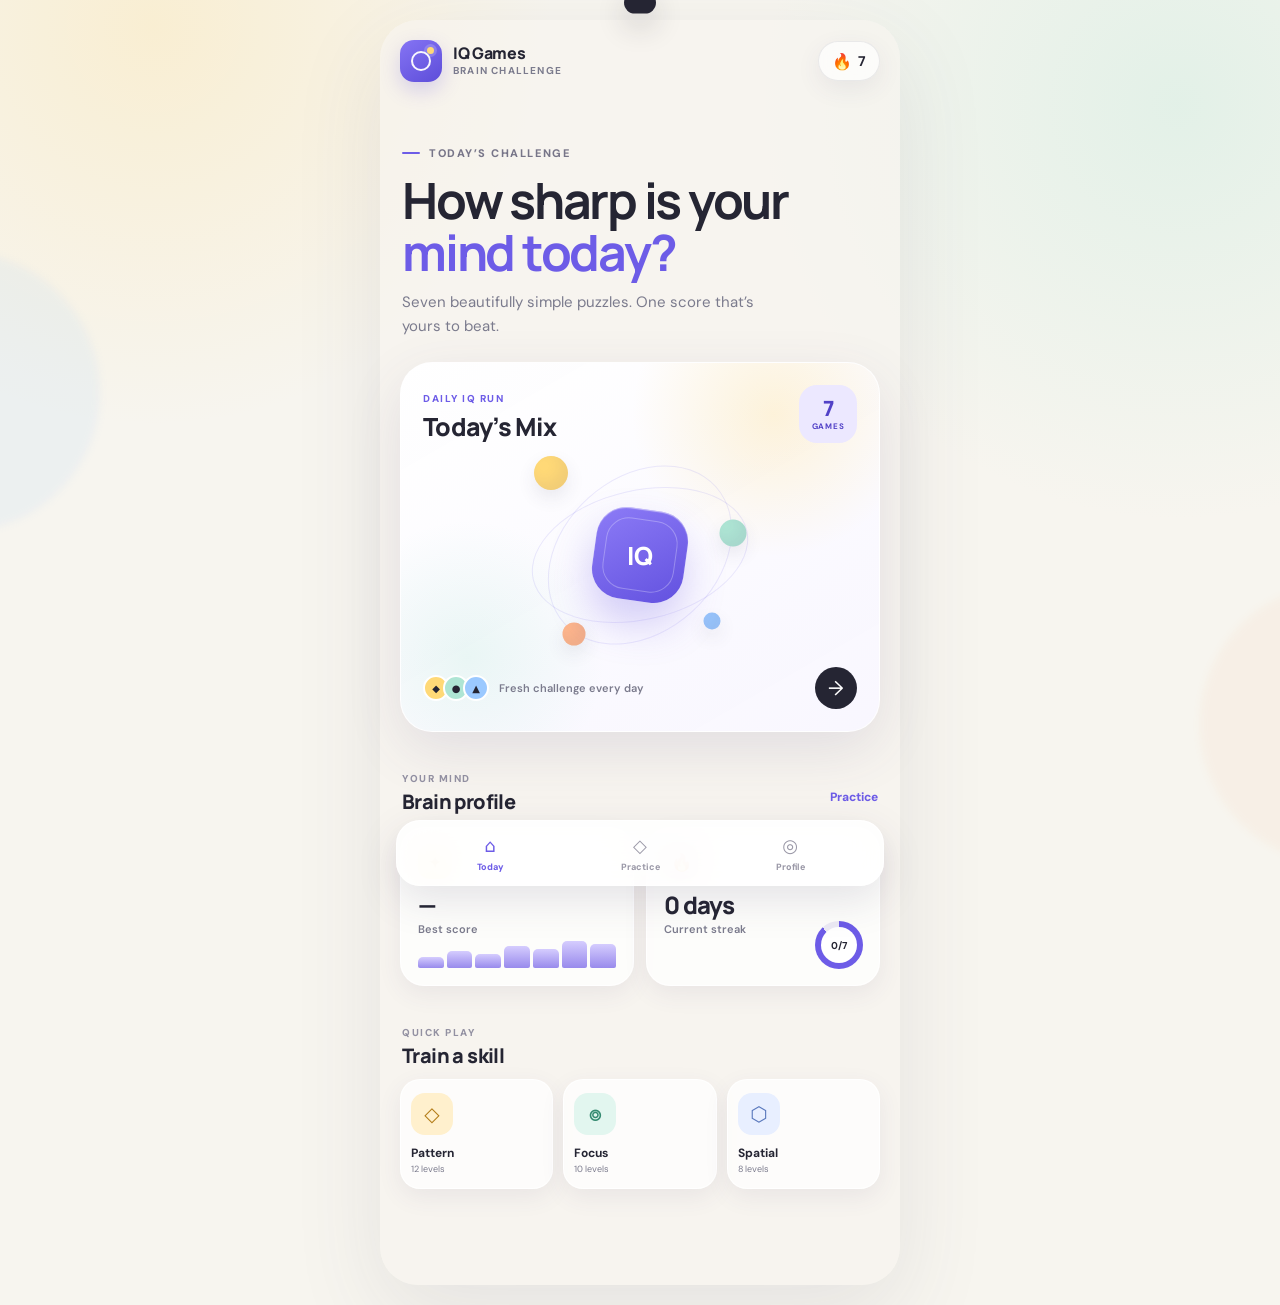
==== index.html @ 34a7b07f "Add personalized result insight card" ====
<!DOCTYPE html>
<html lang="en">
<head>
  <meta charset="UTF-8" />
  <meta name="viewport" content="width=device-width, initial-scale=1.0, viewport-fit=cover" />
  <meta name="theme-color" content="#f7f5ef" />
  <meta name="description" content="IQ Games — beautiful daily logic challenges." />
  <title>IQ Games — Brain Challenge</title>
  <link rel="preconnect" href="https://fonts.googleapis.com">
  <link rel="preconnect" href="https://fonts.gstatic.com" crossorigin>
  <link href="https://fonts.googleapis.com/css2?family=DM+Sans:wght@400;500;600;700&family=Manrope:wght@600;700;800&display=swap" rel="stylesheet">
  <link rel="stylesheet" href="styles.css" />
</head>
<body>
  <div class="ambient ambient-one"></div>
  <div class="ambient ambient-two"></div>

  <main class="app-shell" aria-live="polite">
    <header class="topbar">
      <button class="brand" id="brandButton" aria-label="Go home">
        <span class="brand-mark" aria-hidden="true">
          <span class="brand-ring"></span>
          <span class="brand-dot"></span>
        </span>
        <span class="brand-copy">
          <strong>IQ Games</strong>
          <small>Brain Challenge</small>
        </span>
      </button>

      <button class="streak-pill" aria-label="Current streak">
        <span aria-hidden="true">🔥</span>
        <strong id="headerStreak">7</strong>
      </button>
    </header>

    <section class="screen is-active" id="homeScreen" data-screen="home">
      <div class="hero">
        <div class="eyebrow"><span></span> Today’s challenge</div>
        <h1>How sharp is your<br><em>mind today?</em></h1>
        <p>Seven beautifully simple puzzles. One score that’s yours to beat.</p>
      </div>

      <button class="daily-card" id="startRunButton">
        <div class="daily-card-top">
          <div>
            <span class="card-kicker">DAILY IQ RUN</span>
            <h2 id="dailyTitle">Today’s Mix</h2>
          </div>
          <div class="run-count">7<span>games</span></div>
        </div>

        <div class="orbit-art" aria-hidden="true">
          <div class="orbit orbit-a"></div>
          <div class="orbit orbit-b"></div>
          <div class="orb orb-one"></div>
          <div class="orb orb-two"></div>
          <div class="orb orb-three"></div>
          <div class="orb orb-four"></div>
          <div class="center-gem"><span>IQ</span></div>
        </div>

        <div class="daily-card-bottom">
          <div class="mini-avatars" aria-hidden="true">
            <span>◆</span><span>●</span><span>▲</span>
          </div>
          <span class="community-copy" id="dailyStatusText">Fresh challenge every day</span>
          <span class="arrow-button" aria-hidden="true">→</span>
        </div>
      </button>

      <section class="section-block">
        <div class="section-heading">
          <div>
            <span class="card-kicker muted">YOUR MIND</span>
            <h3>Brain profile</h3>
          </div>
          <button class="text-button" id="practiceButton">Practice</button>
        </div>

        <div class="stats-grid">
          <article class="stat-card score-card">
            <span class="stat-icon">✦</span>
            <strong id="homeBestScore">—</strong>
            <span>Best score</span>
            <div class="spark-bars" aria-hidden="true">
              <i style="height:35%"></i><i style="height:52%"></i><i style="height:43%"></i>
              <i style="height:68%"></i><i style="height:60%"></i><i style="height:84%"></i><i style="height:76%"></i>
            </div>
          </article>
          <article class="stat-card">
            <span class="stat-icon lavender">🔥</span>
            <strong id="homeStreak">0 days</strong>
            <span>Current streak</span>
            <div class="ring-progress" id="streakRing"><b id="streakGoal">0/7</b></div>
          </article>
        </div>
      </section>

      <section class="section-block">
        <div class="section-heading compact">
          <div>
            <span class="card-kicker muted">QUICK PLAY</span>
            <h3>Train a skill</h3>
          </div>
        </div>

        <div class="skill-row">
          <button class="skill-card" data-skill="Pattern">
            <span class="skill-art pattern-art">◇</span>
            <span><strong>Pattern</strong><small>12 levels</small></span>
          </button>
          <button class="skill-card" data-skill="Focus">
            <span class="skill-art focus-art">⌾</span>
            <span><strong>Focus</strong><small>10 levels</small></span>
          </button>
          <button class="skill-card" data-skill="Spatial">
            <span class="skill-art spatial-art">⬡</span>
            <span><strong>Spatial</strong><small>8 levels</small></span>
          </button>
        </div>
      </section>
    </section>

    <section class="screen" id="gameScreen" data-screen="game">
      <div class="game-head">
        <button class="icon-button" id="exitGameButton" aria-label="Exit challenge">×</button>
        <div class="progress-wrap">
          <div class="progress-meta">
            <span id="questionCounter">1 of 7</span>
            <span id="gameCategory">PATTERN</span>
          </div>
          <div class="progress-track"><span id="progressBar"></span></div>
        </div>
        <div class="timer-pill"><span>◷</span><strong id="timerText">20</strong></div>
      </div>

      <div class="challenge-copy">
        <span class="eyebrow centered" id="modePrompt"><span></span> Think carefully</span>
        <h2 id="questionTitle">What comes next?</h2>
        <p id="questionHint">Find the hidden rule in the sequence.</p>
      </div>

      <div class="puzzle-stage" id="puzzleStage">
        <div class="stage-chip" id="stageChip">PATTERN</div>
        <div class="puzzle-board" id="puzzleBoard"></div>
        <div class="memory-curtain" id="memoryCurtain" aria-hidden="true">
          <span>✦</span>
          <strong>Now remember it</strong>
        </div>
      </div>

      <div class="answer-label" id="answerLabel">CHOOSE YOUR ANSWER</div>
      <div class="answers-grid" id="answersGrid"></div>

      <div class="feedback-card" id="feedbackCard" role="status">
        <div class="feedback-icon" id="feedbackIcon">✓</div>
        <div>
          <strong id="feedbackTitle">Exactly right</strong>
          <p id="feedbackText">You spotted the rule.</p>
        </div>
        <button id="nextButton">Next <span>→</span></button>
      </div>
    </section>

    <section class="screen" id="resultScreen" data-screen="result">
      <div class="result-top">
        <span class="eyebrow centered" id="resultEyebrow"><span></span> Daily run complete</span>
        <h2 id="resultTitle">Beautiful thinking.</h2>
        <p id="resultSubtitle">Here’s how your mind performed today.</p>
      </div>

      <div class="score-orbit">
        <div class="score-ring ring-one"></div>
        <div class="score-ring ring-two"></div>
        <div class="score-core">
          <small>BRAIN SCORE</small>
          <strong id="finalScore">842</strong>
          <span id="scoreDelta">↑ strong run today</span>
        </div>
        <span class="score-star star-a">✦</span>
        <span class="score-star star-b">✦</span>
        <span class="score-star star-c">✦</span>
      </div>

      <div class="rank-banner">
        <div class="rank-icon">♢</div>
        <div><small>BRAIN RANK</small><strong id="rankText">Sharp</strong></div>
        <span id="correctText">6 / 7 correct</span>
      </div>

      <div class="ability-card">
        <div class="ability-row">
          <span>Pattern</span><div><i id="patternBar"></i></div><strong id="patternScore">92</strong>
        </div>
        <div class="ability-row">
          <span>Logic</span><div><i id="logicBar"></i></div><strong id="logicScore">84</strong>
        </div>
        <div class="ability-row">
          <span>Focus</span><div><i id="focusBar"></i></div><strong id="focusScore">86</strong>
        </div>
        <div class="ability-row">
          <span>Speed</span><div><i id="speedBar"></i></div><strong id="speedScore">88</strong>
        </div>
      </div>

      <div class="insight-card">
        <span class="insight-spark">✦</span>
        <div><small>TODAY’S INSIGHT</small><strong id="insightTitle">Your pattern sense stood out.</strong><p id="insightText">Keep training the skill with the most room to grow.</p></div>
      </div>

      <div class="result-actions">
        <button class="primary-button" id="shareButton">Share my score <span>↗</span></button>
        <button class="secondary-button" id="homeButton">Back home</button>
      </div>
    </section>



    <section class="screen" id="practiceScreen" data-screen="practice">
      <div class="practice-hero">
        <span class="eyebrow"><span></span> Practice lab</span>
        <h2>Train one skill<br>at a time.</h2>
        <p>Short sessions designed to feel playful, not like homework.</p>
      </div>

      <button class="practice-feature" data-practice="Mixed">
        <div>
          <span class="card-kicker">MIXED SPRINT</span>
          <h3>Five quick challenges</h3>
          <p>A little logic, spatial thinking, focus, and strategy.</p>
        </div>
        <span class="practice-play">→</span>
        <div class="practice-orbs" aria-hidden="true"><i></i><i></i><i></i></div>
      </button>

      <div class="practice-grid">
        <button class="practice-category" data-practice="Pattern">
          <span class="practice-icon pattern">◇</span>
          <div><strong>Pattern</strong><small>Sequences + matrices</small></div>
          <em>→</em>
        </button>
        <button class="practice-category" data-practice="Logic">
          <span class="practice-icon logic">⌁</span>
          <div><strong>Logic</strong><small>Balance + deduction</small></div>
          <em>→</em>
        </button>
        <button class="practice-category" data-practice="Spatial">
          <span class="practice-icon spatial">⬡</span>
          <div><strong>Spatial</strong><small>Fold + shadow + rotation</small></div>
          <em>→</em>
        </button>
        <button class="practice-category" data-practice="Focus">
          <span class="practice-icon focus">⌾</span>
          <div><strong>Focus</strong><small>Memory + path finding</small></div>
          <em>→</em>
        </button>
        <button class="practice-category wide" data-practice="Strategy">
          <span class="practice-icon strategy">✦</span>
          <div><strong>Strategy</strong><small>One Move + planning challenges</small></div>
          <em>→</em>
        </button>
      </div>
    </section>

    <section class="screen" id="profileScreen" data-screen="profile">
      <div class="profile-hero">
        <span class="eyebrow"><span></span> Your progress</span>
        <div class="level-orb"><small>LEVEL</small><strong id="profileLevel">1</strong></div>
        <h2>Keep your mind moving.</h2>
        <p>A simple record of your puzzle practice — no inflated IQ claims.</p>
        <div class="xp-track"><span id="profileXpBar"></span></div>
        <div class="xp-copy"><span id="profileXpText">0 XP</span><span id="profileNextText">500 to next level</span></div>
      </div>

      <div class="profile-stats">
        <article><span class="profile-stat-icon">✦</span><strong id="profileBest">—</strong><small>Best score</small></article>
        <article><span class="profile-stat-icon mint">🔥</span><strong id="profileStreak">0</strong><small>Day streak</small></article>
        <article><span class="profile-stat-icon blue">◎</span><strong id="profileAccuracy">—</strong><small>Accuracy</small></article>
        <article><span class="profile-stat-icon peach">↗</span><strong id="profileRuns">0</strong><small>Runs played</small></article>
      </div>

      <section class="profile-section">
        <div class="section-heading compact">
          <div><span class="card-kicker muted">MILESTONES</span><h3>Your collection</h3></div>
        </div>
        <div class="badge-grid">
          <article class="badge-card" id="badgeFirst"><span>◇</span><div><strong>First Spark</strong><small>Complete your first run</small></div></article>
          <article class="badge-card" id="badgeSharp"><span>✦</span><div><strong>Sharp Mind</strong><small>Score 80%+ in a run</small></div></article>
          <article class="badge-card" id="badgeStreak"><span>🔥</span><div><strong>On a Roll</strong><small>Reach a 3-day streak</small></div></article>
        </div>
      </section>

      <button class="secondary-button profile-home-button" id="profileHomeButton">Back to today</button>
    </section>

    <nav class="bottom-nav" id="bottomNav" aria-label="Main navigation">
      <button class="nav-item active" data-nav="home"><span>⌂</span><small>Today</small></button>
      <button class="nav-item" data-nav="practice"><span>◇</span><small>Practice</small></button>
      <button class="nav-item" data-nav="profile"><span>◎</span><small>Profile</small></button>
    </nav>
  </main>

  <div class="toast" id="toast"></div>
  <script src="app.js"></script>
</body>
</html>
---- styles.css ----
:root {
  --paper:#f7f5ef;--surface:rgba(255,255,255,.82);--surface-solid:#fff;--ink:#252533;--muted:#7b7b8d;
  --line:rgba(45,45,68,.09);--violet:#6d5ce7;--violet-deep:#5141c7;--violet-soft:#ece8ff;
  --peach:#ffb78c;--yellow:#ffd977;--mint:#aee5d4;--blue:#9bc9ff;--rose:#f0a8b8;
  --danger:#e96b72;--success:#2ca77c;--shadow:0 18px 55px rgba(77,68,120,.12);
  --soft-shadow:0 8px 24px rgba(77,68,120,.08);--radius-xl:32px;--radius-lg:24px
}
*{box-sizing:border-box} html{background:var(--paper)}
body{margin:0;min-height:100vh;color:var(--ink);background:radial-gradient(circle at 12% 2%,rgba(255,216,119,.24),transparent 25rem),radial-gradient(circle at 92% 8%,rgba(174,229,212,.28),transparent 26rem),var(--paper);font-family:"DM Sans",system-ui,-apple-system,BlinkMacSystemFont,"Segoe UI",sans-serif;-webkit-font-smoothing:antialiased;overflow-x:hidden}
button{font:inherit;color:inherit} button:focus-visible{outline:3px solid rgba(109,92,231,.28);outline-offset:3px}
.ambient{position:fixed;width:280px;height:280px;border-radius:50%;filter:blur(4px);opacity:.45;pointer-events:none}
.ambient-one{left:-180px;top:28%;background:rgba(155,201,255,.24)}.ambient-two{right:-200px;bottom:4%;background:rgba(255,183,140,.19)}
.app-shell{width:min(100%,520px);min-height:100vh;margin:0 auto;position:relative;padding:env(safe-area-inset-top) 20px calc(96px + env(safe-area-inset-bottom))}
.topbar{height:82px;display:flex;align-items:center;justify-content:space-between;position:relative;z-index:5}
.brand{display:flex;align-items:center;gap:11px;border:0;background:transparent;padding:0;cursor:pointer;text-align:left}
.brand-mark{width:42px;height:42px;border-radius:14px;position:relative;display:grid;place-items:center;background:linear-gradient(145deg,#8574f4,#5d4dd9);box-shadow:0 8px 20px rgba(94,76,218,.22)}
.brand-ring{width:20px;height:20px;border:2.4px solid white;border-radius:50%;opacity:.95}.brand-dot{width:7px;height:7px;border-radius:50%;background:var(--yellow);position:absolute;right:8px;top:7px;box-shadow:0 0 0 3px rgba(255,255,255,.18)}
.brand-copy{display:flex;flex-direction:column;line-height:1.05}.brand-copy strong{font:800 16px/1 "Manrope",sans-serif;letter-spacing:-.02em}.brand-copy small{margin-top:5px;font-size:10px;font-weight:700;color:var(--muted);letter-spacing:.12em;text-transform:uppercase}
.streak-pill{border:1px solid var(--line);background:rgba(255,255,255,.68);backdrop-filter:blur(14px);height:40px;padding:0 13px;border-radius:999px;display:flex;align-items:center;gap:6px;box-shadow:var(--soft-shadow)}.streak-pill strong{font-size:14px}
.screen{display:none;animation:screenIn .38s cubic-bezier(.2,.8,.2,1)}.screen.is-active{display:block}@keyframes screenIn{from{opacity:0;transform:translateY(8px)}to{opacity:1;transform:translateY(0)}}
.hero{padding:36px 2px 24px}.eyebrow{display:inline-flex;align-items:center;gap:9px;color:#777588;font-size:11px;font-weight:800;letter-spacing:.14em;text-transform:uppercase}.eyebrow>span{width:18px;height:2px;border-radius:999px;background:var(--violet)}.eyebrow.centered{justify-content:center}
.hero h1,.challenge-copy h2,.result-top h2{font-family:"Manrope",sans-serif;letter-spacing:-.045em}.hero h1{margin:15px 0 12px;font-size:clamp(38px,10vw,50px);line-height:1.03}.hero h1 em{font-style:normal;color:var(--violet)}.hero p{max-width:390px;margin:0;color:var(--muted);font-size:15px;line-height:1.6}
.daily-card{width:100%;min-height:368px;border:1px solid rgba(255,255,255,.9);border-radius:var(--radius-xl);padding:22px;text-align:left;cursor:pointer;position:relative;overflow:hidden;background:linear-gradient(150deg,rgba(255,255,255,.94),rgba(248,246,255,.93)),var(--surface-solid);box-shadow:var(--shadow);transition:transform .25s ease,box-shadow .25s ease}
.daily-card:hover{transform:translateY(-2px);box-shadow:0 22px 65px rgba(77,68,120,.16)}.daily-card:active{transform:translateY(0) scale(.995)}.daily-card::before{content:"";position:absolute;inset:0;background:radial-gradient(circle at 78% 14%,rgba(255,217,119,.27),transparent 29%),radial-gradient(circle at 14% 80%,rgba(174,229,212,.24),transparent 27%);pointer-events:none}
.daily-card-top,.daily-card-bottom{position:relative;z-index:2;display:flex;align-items:center;justify-content:space-between}.card-kicker{font-size:10px;font-weight:800;letter-spacing:.15em;color:var(--violet)}.card-kicker.muted{color:#9391a2}.daily-card h2{font:800 25px/1.15 "Manrope",sans-serif;margin:6px 0 0;letter-spacing:-.03em}
.run-count{width:58px;height:58px;border-radius:18px;display:flex;flex-direction:column;align-items:center;justify-content:center;background:var(--violet-soft);color:var(--violet-deep);font:800 21px/1 "Manrope",sans-serif}.run-count span{margin-top:3px;font:700 8px/1 "DM Sans";text-transform:uppercase;letter-spacing:.1em}
.orbit-art{height:222px;position:relative;margin:1px 0}.orbit,.center-gem,.orb{position:absolute;left:50%;top:50%;transform:translate(-50%,-50%)}.orbit{border:1px solid rgba(109,92,231,.13);border-radius:50%}.orbit-a{width:220px;height:130px;transform:translate(-50%,-50%) rotate(-13deg)}.orbit-b{width:155px;height:205px;transform:translate(-50%,-50%) rotate(48deg)}
.center-gem{width:92px;height:92px;border-radius:30px;display:grid;place-items:center;background:linear-gradient(145deg,#8d7cf7,#6251df);box-shadow:0 22px 42px rgba(104,84,225,.28),inset 0 1px 1px rgba(255,255,255,.55);transform:translate(-50%,-50%) rotate(8deg)}.center-gem::after{content:"";position:absolute;inset:10px;border:1px solid rgba(255,255,255,.28);border-radius:23px}.center-gem span{color:white;font:800 25px/1 "Manrope";transform:rotate(-8deg)}
.orb{border-radius:50%;box-shadow:inset -7px -7px 13px rgba(80,70,120,.08),0 8px 18px rgba(60,55,90,.1)}.orb-one{width:34px;height:34px;background:var(--yellow);margin:-82px 0 0 -89px}.orb-two{width:27px;height:27px;background:var(--mint);margin:-22px 0 0 93px}.orb-three{width:23px;height:23px;background:var(--peach);margin:79px 0 0 -66px}.orb-four{width:17px;height:17px;background:var(--blue);margin:66px 0 0 72px}
.daily-card-bottom{gap:10px}.mini-avatars{display:flex}.mini-avatars span{width:26px;height:26px;border-radius:50%;display:grid;place-items:center;font-size:10px;margin-left:-6px;border:2px solid white}.mini-avatars span:first-child{margin-left:0;background:var(--yellow)}.mini-avatars span:nth-child(2){background:var(--mint)}.mini-avatars span:nth-child(3){background:var(--blue)}.community-copy{flex:1;color:var(--muted);font-size:11px;font-weight:600}.arrow-button{width:42px;height:42px;display:grid;place-items:center;border-radius:50%;background:var(--ink);color:white;font-size:20px}
.section-block{margin-top:34px}.section-heading{display:flex;justify-content:space-between;align-items:flex-end;margin-bottom:14px;padding:0 2px}.section-heading.compact{margin-bottom:12px}.section-heading h3{margin:4px 0 0;font:800 20px/1.1 "Manrope";letter-spacing:-.03em}.text-button{border:0;background:transparent;color:var(--violet);font-size:12px;font-weight:800;padding:8px 0;cursor:pointer}
.stats-grid{display:grid;grid-template-columns:1fr 1fr;gap:12px}.stat-card{min-height:150px;border-radius:var(--radius-lg);background:rgba(255,255,255,.76);border:1px solid rgba(255,255,255,.9);box-shadow:var(--soft-shadow);padding:17px;display:flex;flex-direction:column;position:relative;overflow:hidden}.stat-icon{width:34px;height:34px;display:grid;place-items:center;border-radius:12px;background:#fff0cd;color:#b47d12;font-size:17px;margin-bottom:14px}.stat-icon.lavender{background:var(--violet-soft);color:var(--violet)}.stat-card strong{font:800 24px/1 "Manrope";letter-spacing:-.04em}.stat-card>span:not(.stat-icon){margin-top:5px;font-size:11px;color:var(--muted);font-weight:600}.spark-bars{display:flex;gap:3px;align-items:flex-end;height:32px;margin-top:auto}.spark-bars i{flex:1;border-radius:5px 5px 2px 2px;background:linear-gradient(#cabfff,#7c6ae8);opacity:.78}.ring-progress{position:absolute;right:16px;bottom:16px;width:48px;height:48px;border-radius:50%;background:conic-gradient(var(--violet) 88%,#eceaf4 0);display:grid;place-items:center}.ring-progress::before{content:"";position:absolute;width:36px;height:36px;border-radius:50%;background:white}.ring-progress b{position:relative;z-index:1;font-size:10px}
.skill-row{display:grid;grid-template-columns:repeat(3,1fr);gap:10px}.skill-card{border:1px solid rgba(255,255,255,.9);background:rgba(255,255,255,.72);border-radius:20px;padding:13px 10px;box-shadow:var(--soft-shadow);cursor:pointer;display:flex;flex-direction:column;align-items:flex-start;gap:10px;text-align:left;transition:.2s ease}.skill-card:hover{transform:translateY(-2px)}.skill-art{width:42px;height:42px;border-radius:14px;display:grid;place-items:center;font-size:20px;font-weight:800}.pattern-art{background:#fff0cd;color:#b27b16}.focus-art{background:#e2f6ef;color:#348a70}.spatial-art{background:#e8efff;color:#5877bc}.skill-card strong{display:block;font-size:12px}.skill-card small{display:block;font-size:9px;color:var(--muted);margin-top:2px}
.bottom-nav{position:fixed;z-index:10;left:50%;transform:translateX(-50%);bottom:max(14px,env(safe-area-inset-bottom));width:min(calc(100% - 28px),488px);height:66px;border-radius:24px;background:rgba(255,255,255,.86);border:1px solid rgba(255,255,255,.94);box-shadow:0 14px 42px rgba(63,56,91,.13);backdrop-filter:blur(18px);display:flex;align-items:center;justify-content:space-around;padding:6px 18px}.nav-item{border:0;background:transparent;display:flex;flex-direction:column;align-items:center;gap:3px;color:#9a98a7;min-width:64px;cursor:pointer}.nav-item span{font-size:18px}.nav-item small{font-size:9px;font-weight:800}.nav-item.active{color:var(--violet)}

/* Game */
#gameScreen{padding-top:8px}.game-head{display:flex;align-items:center;gap:12px;margin-top:10px}.icon-button{width:42px;height:42px;border-radius:50%;border:1px solid var(--line);background:rgba(255,255,255,.68);font-size:24px;line-height:1;cursor:pointer}.progress-wrap{flex:1}.progress-meta{display:flex;justify-content:space-between;margin-bottom:7px;font-size:9px;font-weight:800;color:var(--muted);letter-spacing:.09em}.progress-track{width:100%;height:7px;background:#e9e6e0;border-radius:999px;overflow:hidden}.progress-track span{display:block;height:100%;width:14.28%;border-radius:999px;background:linear-gradient(90deg,#8f7cf2,#6654df);transition:width .35s ease}.timer-pill{min-width:50px;height:42px;border-radius:14px;background:white;box-shadow:var(--soft-shadow);display:flex;align-items:center;justify-content:center;gap:4px;font-size:11px}.timer-pill strong{font-size:13px}
.challenge-copy{text-align:center;padding:42px 12px 23px}.challenge-copy h2{margin:12px 0 7px;font-size:34px;line-height:1.05}.challenge-copy p{margin:0;color:var(--muted);font-size:13px;min-height:20px}
.puzzle-stage{min-height:292px;border-radius:32px;background:rgba(255,255,255,.76);border:1px solid rgba(255,255,255,.96);box-shadow:var(--shadow);display:grid;place-items:center;padding:30px 24px 24px;position:relative;overflow:hidden}.puzzle-stage::before{content:"";position:absolute;width:240px;height:240px;border-radius:50%;background:radial-gradient(circle,rgba(109,92,231,.075),rgba(109,92,231,0) 68%);pointer-events:none}.stage-chip{position:absolute;left:18px;top:16px;padding:6px 9px;border-radius:999px;background:#f1eefc;color:#7164c8;font-size:8px;font-weight:800;letter-spacing:.12em}
.puzzle-board{position:relative;z-index:1;display:grid;gap:12px;justify-content:center;align-content:center}.puzzle-board.sequence{grid-template-columns:repeat(3,78px)}.puzzle-board.matrix{grid-template-columns:repeat(3,70px);gap:9px}.puzzle-board.odd{grid-template-columns:repeat(2,92px);gap:14px}.puzzle-board.equations{width:min(100%,290px);gap:10px}.puzzle-board.memory{grid-template-columns:repeat(3,66px);gap:9px}
.tile{width:78px;height:78px;border-radius:22px;background:#fbfaf7;border:1px solid rgba(40,40,60,.06);box-shadow:0 8px 18px rgba(58,51,87,.07),inset 0 1px 0 white;display:grid;place-items:center;position:relative}.matrix .tile{width:70px;height:70px;border-radius:19px}.memory .tile{width:66px;height:66px;border-radius:18px}.tile.question{background:linear-gradient(145deg,#f0ecff,#e7e1ff);border:1px dashed rgba(109,92,231,.38);color:var(--violet);font:800 27px/1 "Manrope"}.tile-number{position:absolute;top:6px;left:8px;color:#a6a3af;font-size:8px;font-weight:800}
.shape{width:36px;height:36px;display:block;position:relative;--shape-color:var(--violet);transform:rotate(var(--rotation,0deg))}
.shape.circle{border-radius:50%;background:var(--shape-color);box-shadow:inset -6px -6px 10px rgba(80,70,120,.08)}.shape.square{border-radius:10px;background:var(--shape-color);box-shadow:inset -5px -5px 10px rgba(45,28,130,.08)}.shape.diamond{border-radius:9px;background:var(--shape-color);transform:rotate(calc(45deg + var(--rotation,0deg))) scale(.84)}.shape.ring{border-radius:50%;border:8px solid var(--shape-color)}.shape.triangle{width:0;height:0;border-left:19px solid transparent;border-right:19px solid transparent;border-bottom:34px solid var(--shape-color);transform:rotate(var(--rotation,0deg))}.shape.cross::before,.shape.cross::after{content:"";position:absolute;background:var(--shape-color);border-radius:5px}.shape.cross::before{width:36px;height:12px;left:0;top:12px}.shape.cross::after{height:36px;width:12px;left:12px;top:0}.shape.arrow{width:40px;height:12px;background:var(--shape-color);border-radius:8px;transform:rotate(var(--rotation,0deg))}.shape.arrow::after{content:"";position:absolute;right:-7px;top:-7px;border-left:14px solid var(--shape-color);border-top:13px solid transparent;border-bottom:13px solid transparent}
.tone-violet{--shape-color:var(--violet)}.tone-peach{--shape-color:var(--peach)}.tone-yellow{--shape-color:var(--yellow)}.tone-mint{--shape-color:var(--mint)}.tone-blue{--shape-color:var(--blue)}.tone-rose{--shape-color:var(--rose)}
.odd-card{width:92px;height:92px;border-radius:24px;background:#fbfaf7;border:1px solid rgba(40,40,60,.06);box-shadow:0 8px 18px rgba(58,51,87,.07);display:grid;place-items:center;position:relative}.odd-card b{position:absolute;left:9px;top:7px;font-size:9px;color:#aaa6b2}.equation{height:52px;border-radius:17px;background:#fbfaf7;border:1px solid rgba(40,40,60,.06);box-shadow:0 7px 16px rgba(58,51,87,.055);display:flex;align-items:center;justify-content:center;gap:10px;font:800 20px/1 "Manrope";letter-spacing:-.02em}.mini-shape{display:inline-grid;place-items:center;width:28px;height:28px}.mini-shape .shape{transform:scale(.55) rotate(var(--rotation,0deg))}.equation-symbol{color:#9a96a4;font-size:15px}.equation-value{min-width:24px;color:var(--violet)}
.memory-curtain{position:absolute;z-index:3;inset:0;background:rgba(248,246,241,.94);backdrop-filter:blur(12px);display:flex;flex-direction:column;align-items:center;justify-content:center;gap:8px;opacity:0;pointer-events:none;transition:opacity .3s ease}.memory-curtain.show{opacity:1}.memory-curtain span{width:52px;height:52px;border-radius:18px;background:var(--violet-soft);color:var(--violet);display:grid;place-items:center;font-size:23px}.memory-curtain strong{font:800 16px "Manrope"}
.answer-label{text-align:center;margin:26px 0 12px;font-size:9px;font-weight:800;letter-spacing:.14em;color:#92909d}.answers-grid{display:grid;grid-template-columns:repeat(4,1fr);gap:9px;transition:opacity .2s ease}.answers-grid.waiting{opacity:.24;pointer-events:none}.answer-button{min-height:82px;border:1px solid rgba(255,255,255,.92);border-radius:21px;background:rgba(255,255,255,.78);box-shadow:var(--soft-shadow);cursor:pointer;display:grid;place-items:center;position:relative;transition:.18s ease}.answer-button:hover{transform:translateY(-2px);border-color:rgba(109,92,231,.2)}.answer-button.correct{border:2px solid var(--success);background:#edfaf5}.answer-button.wrong{border:2px solid var(--danger);background:#fff2f3;animation:shake .28s ease}.answer-text{font:800 22px/1 "Manrope";color:#4a4856}.answer-sub{display:block;font-size:8px;color:#9b98a4;margin-top:5px;font-weight:800;letter-spacing:.08em}
@keyframes shake{0%,100%{transform:translateX(0)}25%{transform:translateX(-4px)}75%{transform:translateX(4px)}}
.feedback-card{position:fixed;left:50%;transform:translateX(-50%) translateY(140%);bottom:max(16px,env(safe-area-inset-bottom));z-index:20;width:min(calc(100% - 28px),488px);min-height:82px;border-radius:25px;background:rgba(255,255,255,.97);box-shadow:0 20px 55px rgba(42,39,65,.18);border:1px solid white;padding:14px;display:grid;grid-template-columns:44px 1fr auto;align-items:center;gap:11px;transition:transform .38s cubic-bezier(.2,.85,.2,1)}.feedback-card.show{transform:translateX(-50%) translateY(0)}.feedback-icon{width:42px;height:42px;border-radius:14px;display:grid;place-items:center;background:#e3f6ef;color:var(--success);font-weight:900}.feedback-card.bad .feedback-icon{background:#ffeaec;color:var(--danger)}.feedback-card strong{font-size:13px}.feedback-card p{margin:3px 0 0;font-size:10px;color:var(--muted);line-height:1.35}.feedback-card button{border:0;background:var(--ink);color:white;height:42px;padding:0 14px;border-radius:14px;font-size:11px;font-weight:800;cursor:pointer}

/* Result */
.result-top{text-align:center;padding:48px 10px 10px}.result-top h2{font-size:34px;margin:12px 0 5px}.result-top p{margin:0;color:var(--muted);font-size:13px}.score-orbit{height:310px;position:relative;display:grid;place-items:center}.score-ring{position:absolute;border-radius:50%;border:1px solid rgba(109,92,231,.12)}.ring-one{width:260px;height:190px;transform:rotate(-18deg)}.ring-two{width:185px;height:270px;transform:rotate(52deg)}
.score-core{width:172px;height:172px;border-radius:56px;display:flex;flex-direction:column;align-items:center;justify-content:center;background:linear-gradient(145deg,#8978f1,#6250d7);box-shadow:0 25px 50px rgba(91,72,201,.25),inset 0 1px 1px rgba(255,255,255,.45);color:white;transform:rotate(4deg)}.score-core>*{transform:rotate(-4deg)}.score-core small{font-size:8px;font-weight:800;letter-spacing:.15em;opacity:.8}.score-core strong{font:800 51px/.95 "Manrope";letter-spacing:-.06em;margin:7px 0}.score-core span{background:rgba(255,255,255,.16);padding:5px 9px;border-radius:999px;font-size:9px;font-weight:700}.score-star{position:absolute;color:var(--yellow)}.star-a{left:17%;top:30%;font-size:22px}.star-b{right:17%;top:55%;font-size:17px;color:var(--mint)}.star-c{right:28%;top:20%;font-size:11px;color:var(--peach)}
.rank-banner{border-radius:24px;background:rgba(255,255,255,.8);border:1px solid white;box-shadow:var(--soft-shadow);padding:16px;display:flex;align-items:center;gap:12px}.rank-icon{width:46px;height:46px;border-radius:15px;background:#fff0cd;color:#aa7615;display:grid;place-items:center;font-size:22px}.rank-banner>div:nth-child(2){display:flex;flex-direction:column;flex:1}.rank-banner small{font-size:8px;font-weight:800;letter-spacing:.13em;color:var(--muted)}.rank-banner strong{font:800 19px "Manrope"}.rank-banner>span{font-size:10px;color:var(--muted);font-weight:700}
.ability-card{margin-top:12px;border-radius:24px;background:rgba(255,255,255,.78);border:1px solid white;box-shadow:var(--soft-shadow);padding:18px}.ability-row{display:grid;grid-template-columns:65px 1fr 28px;gap:10px;align-items:center;margin:11px 0;font-size:10px;font-weight:700}.ability-row>div{height:7px;border-radius:999px;background:#ece9e3;overflow:hidden}.ability-row i{display:block;height:100%;width:0;border-radius:999px;background:linear-gradient(90deg,#b9aff7,#6d5ce7);transition:width .8s cubic-bezier(.2,.8,.2,1)}.ability-row strong{text-align:right;font-size:10px}
.result-actions{display:grid;gap:10px;margin-top:18px}.primary-button,.secondary-button{width:100%;height:58px;border-radius:19px;font-size:13px;font-weight:800;cursor:pointer}.primary-button{border:0;background:var(--ink);color:white;box-shadow:0 12px 24px rgba(37,37,51,.14)}.primary-button span{margin-left:5px}.secondary-button{background:rgba(255,255,255,.65);border:1px solid var(--line)}
.toast{position:fixed;left:50%;top:18px;z-index:50;transform:translate(-50%,-120%);padding:11px 16px;border-radius:999px;background:var(--ink);color:white;font-size:11px;font-weight:700;box-shadow:0 12px 30px rgba(37,37,51,.2);transition:transform .3s ease}.toast.show{transform:translate(-50%,0)}
@media(max-width:390px){.app-shell{padding-left:15px;padding-right:15px}.hero{padding-top:25px}.hero h1{font-size:38px}.daily-card{min-height:344px;padding:19px}.orbit-art{height:205px}.puzzle-board.sequence{grid-template-columns:repeat(3,70px);gap:10px}.sequence .tile{width:70px;height:70px}.puzzle-board.matrix{grid-template-columns:repeat(3,64px)}.matrix .tile{width:64px;height:64px}.answers-grid{gap:7px}.answer-button{min-height:74px}.skill-card{padding:11px 8px}}
@media(min-width:700px){body{padding:20px 0}.app-shell{min-height:calc(100vh - 40px);border-radius:38px;background:rgba(247,245,239,.64);box-shadow:0 28px 90px rgba(71,64,98,.1)}}
@media(prefers-reduced-motion:reduce){*,*::before,*::after{animation-duration:.01ms!important;transition-duration:.01ms!important}}

/* Rich puzzle mechanics */
.puzzle-board.onemove,.puzzle-board.balance,.puzzle-board.fold,.puzzle-board.shadow,.puzzle-board.path{width:100%}
.move-board{width:100%;display:grid;grid-template-columns:repeat(3,1fr);gap:14px;align-items:end;padding:22px 10px 4px;position:relative}
.gem-tower{height:180px;border-radius:25px;background:linear-gradient(180deg,rgba(255,255,255,.9),rgba(248,246,241,.8));border:1px solid rgba(49,46,66,.06);box-shadow:0 9px 22px rgba(64,56,88,.07);display:flex;flex-direction:column;align-items:center;justify-content:flex-end;padding:14px 10px 13px}
.tower-label{position:absolute;margin-top:-146px;width:30px;height:30px;border-radius:11px;background:#f0edf8;color:#7268a6;display:grid;place-items:center;font:800 11px "Manrope"}
.gem-stack{display:flex;flex-direction:column-reverse;gap:5px;align-items:center;margin-bottom:8px}
.gem{width:38px;height:21px;border-radius:50%;display:block;box-shadow:inset 0 2px 5px rgba(255,255,255,.6),inset 0 -4px 6px rgba(75,62,110,.11),0 5px 10px rgba(66,57,91,.09)}
.gem.tone-peach{background:linear-gradient(#ffd1b8,#ffad7e)}.gem.tone-mint{background:linear-gradient(#d0f2e7,#9edcc8)}.gem.tone-violet{background:linear-gradient(#b9affb,#7a69e5)}
.tower-count{font:800 11px "Manrope";color:#918d9c}.move-goal{grid-column:1/-1;text-align:center;margin-top:2px;color:#767281;font-size:9px;font-weight:800;letter-spacing:.12em}.move-goal span{color:var(--violet);padding:0 5px}

.balance-board{width:100%;display:grid;gap:28px;padding:20px 7px 5px}
.scale{height:92px;position:relative}.scale .beam{position:absolute;left:50%;top:24px;width:78%;height:7px;border-radius:999px;background:linear-gradient(90deg,#b9b4c4,#777184,#b9b4c4);transform:translateX(-50%)}.scale .pivot{position:absolute;left:50%;top:23px;transform:translateX(-50%);color:#6e6680;font-size:28px;line-height:1}
.scale::after{content:"";position:absolute;left:50%;top:48px;transform:translateX(-50%);width:8px;height:36px;border-radius:5px;background:#8b8494}
.pan{position:absolute;top:17px;width:105px;height:60px;display:flex;align-items:flex-end;justify-content:center;gap:2px;padding-bottom:3px}.pan::before{content:"";position:absolute;left:10px;right:10px;bottom:0;height:5px;border-radius:999px;background:#d7d2dc}.pan::after{content:"";position:absolute;left:50%;bottom:4px;width:1px;height:39px;background:#c3bdca;transform-origin:bottom}.pan.left{left:0}.pan.right{right:0}.pan.left::after{transform:translateX(-50%) rotate(19deg)}.pan.right::after{transform:translateX(-50%) rotate(-19deg)}
.pan .mini-shape{width:36px;height:36px}.mystery-weight{width:33px;height:33px;border-radius:12px;background:var(--violet-soft);color:var(--violet);display:grid;place-items:center;font:800 16px "Manrope"}

.fold-board{width:100%;display:flex;flex-direction:column;align-items:center;gap:18px;padding:10px 0}
.paper{width:184px;height:184px;border-radius:22px;background:linear-gradient(145deg,#fff,#f2f5ff);border:1px solid rgba(73,67,99,.08);box-shadow:0 16px 30px rgba(60,55,86,.1);position:relative;overflow:hidden}
.paper::before{content:"";position:absolute;inset:0;background:linear-gradient(90deg,transparent 49.5%,rgba(109,92,231,.06) 50%,transparent 50.5%),linear-gradient(transparent 49.5%,rgba(109,92,231,.06) 50%,transparent 50.5%)}
.fold-line{position:absolute;border-color:#9d92e9;border-style:dashed;opacity:.9}.fold-line.vertical{top:12px;bottom:12px;left:50%;border-left-width:1px}.fold-line.horizontal{left:12px;right:12px;top:50%;border-top-width:1px}.punch{position:absolute;right:28px;bottom:28px;width:15px;height:15px;border-radius:50%;background:#ffb07f;box-shadow:0 0 0 6px rgba(255,176,127,.14)}.fold-arrow{position:absolute;color:var(--violet);font:800 22px "Manrope"}.arrow-x{right:12px;top:74px}.arrow-y{left:84px;bottom:8px}.fold-steps{display:flex;gap:7px;flex-wrap:wrap;justify-content:center}.fold-steps span{padding:6px 8px;border-radius:999px;background:#f1eef8;color:#777185;font-size:8px;font-weight:800}
.dot-pattern{width:52px;height:52px;border-radius:12px;border:1px solid rgba(56,52,72,.1);background:#fbfaf7;display:grid;grid-template-columns:repeat(4,1fr);gap:4px;padding:7px}.dot-pattern i{border-radius:50%;background:transparent}.dot-pattern i.on{background:var(--peach);box-shadow:0 2px 5px rgba(179,102,65,.14)}
.pattern-answer{padding:8px}

.shadow-board{width:100%;height:228px;position:relative;display:grid;place-items:center}.light-source{position:absolute;right:22px;top:10px;width:44px;height:44px;border-radius:50%;display:grid;place-items:center;background:#fff1b9;color:#d59a17;font-size:20px;box-shadow:0 0 0 10px rgba(255,223,119,.12)}
.object-cluster{position:absolute;left:54px;top:48px;width:130px;height:120px}.float-shape{position:absolute;display:block;box-shadow:0 12px 18px rgba(77,67,101,.1),inset 0 2px 3px rgba(255,255,255,.55)}.fs-a{width:48px;height:48px;border-radius:16px;background:linear-gradient(145deg,#ffcfb2,#ffab79);left:8px;top:42px}.fs-b{width:38px;height:38px;border-radius:50%;background:linear-gradient(145deg,#c5bdf9,#7d6ce5);left:54px;top:10px}.fs-c{width:43px;height:43px;border-radius:13px;background:linear-gradient(145deg,#d0f1e7,#9ddac7);left:81px;top:56px;transform:rotate(18deg)}.fs-d{width:33px;height:33px;border-radius:50%;background:linear-gradient(145deg,#ffe7a8,#ffd26b);left:57px;top:83px}
.shadow-floor{position:absolute;right:26px;bottom:14px;width:142px;height:88px;border-radius:50%;background:linear-gradient(180deg,#f0eee8,#e7e4df);transform:skewX(-10deg);display:grid;place-items:center;overflow:hidden}.shadow-floor .shadow-choice{width:92px;height:72px;opacity:.28;transform:skewX(10deg)}
.shadow-choice{width:60px;height:60px}.shadow-choice circle{fill:#54505c}.shadow-answer{padding:5px}

.path-map{width:100%;max-width:330px;height:auto;filter:drop-shadow(0 8px 12px rgba(65,57,87,.07))}
.puzzle-board.path{display:grid;place-items:center}
.answers-grid:has(.answer-text .answer-sub){align-items:stretch}

@media(max-width:390px){
  .move-board{gap:9px;padding-left:0;padding-right:0}.gem-tower{height:168px}.gem{width:34px;height:19px}
  .paper{width:166px;height:166px}.shadow-board{height:215px}.object-cluster{left:35px}.shadow-floor{right:10px;width:130px}
}

/* Puzzle-specific atmosphere + answer feedback */
#puzzleStage{transition:background .35s ease,box-shadow .35s ease,transform .2s ease}
#puzzleStage[data-type="onemove"]{background:linear-gradient(160deg,rgba(255,255,255,.86),rgba(255,246,238,.82))}
#puzzleStage[data-type="fold"]{background:linear-gradient(160deg,rgba(255,255,255,.86),rgba(240,244,255,.84))}
#puzzleStage[data-type="shadow"]{background:linear-gradient(160deg,rgba(255,255,255,.87),rgba(255,249,230,.84))}
#puzzleStage[data-type="balance"]{background:linear-gradient(160deg,rgba(255,255,255,.87),rgba(241,250,246,.84))}
#puzzleStage[data-type="path"]{background:linear-gradient(160deg,rgba(255,255,255,.88),rgba(247,244,255,.84))}
#puzzleStage.stage-correct{box-shadow:0 20px 58px rgba(44,167,124,.14);animation:stagePop .36s ease}
#puzzleStage.stage-wrong{box-shadow:0 20px 58px rgba(233,107,114,.11)}
@keyframes stagePop{0%{transform:scale(1)}45%{transform:scale(1.012)}100%{transform:scale(1)}}
.light-ray{position:absolute;right:58px;top:48px;width:118px;height:1px;background:linear-gradient(90deg,rgba(244,197,80,.45),rgba(244,197,80,0));transform-origin:right center;opacity:.65}
.ray-a{transform:rotate(148deg)}.ray-b{transform:rotate(164deg)}
.soft-cast{width:92px;height:35px;border-radius:50%;background:radial-gradient(ellipse,rgba(62,58,70,.24),rgba(62,58,70,.04) 68%,transparent 72%);filter:blur(3px);display:block;transform:skewX(12deg)}


/* Direct-manipulation puzzles */
.answers-grid.interaction-hidden{
  position:absolute!important;
  width:1px!important;height:1px!important;
  overflow:hidden!important;
  clip:rect(0 0 0 0)!important;
  clip-path:inset(50%)!important;
  white-space:nowrap!important;
}
.answer-label.interaction-label{color:var(--violet);font-size:10px}
.gem-tower{
  appearance:none;-webkit-appearance:none;color:inherit;font:inherit;cursor:pointer;
  transition:transform .2s ease,box-shadow .2s ease,border-color .2s ease,background .2s ease;
  position:relative
}
.gem-tower:hover{transform:translateY(-3px);box-shadow:0 13px 28px rgba(64,56,88,.11)}
.gem-tower:active{transform:translateY(-1px) scale(.985)}
.gem-tower.selected-source{
  border-color:rgba(109,92,231,.42);
  background:linear-gradient(180deg,#fff,#f1edff);
  box-shadow:0 14px 30px rgba(109,92,231,.15)
}
.gem-tower.selected-source::after{
  content:"MOVE FROM HERE";position:absolute;left:50%;bottom:-26px;transform:translateX(-50%);
  white-space:nowrap;font-size:7px;font-weight:900;letter-spacing:.1em;color:var(--violet)
}
.tower-action{
  position:absolute;right:8px;top:8px;padding:3px 6px;border-radius:999px;background:#f1eef8;
  color:#8d879a;font-size:7px;font-weight:800;text-transform:uppercase
}
.gem-tower.tower-balanced{
  border-color:rgba(44,167,124,.26);background:linear-gradient(180deg,#fff,#effaf5)
}
.gem-lift{animation:gemLift .22s ease forwards}
.gem-drop{animation:gemDrop .32s cubic-bezier(.2,.9,.25,1)}
@keyframes gemLift{to{transform:translateY(-20px) scale(.8);opacity:0}}
@keyframes gemDrop{from{transform:translateY(-28px) scale(.7);opacity:0}to{transform:translateY(0) scale(1);opacity:1}}

.path-route{cursor:pointer;outline:none}
.path-route .path-visible{transition:stroke-width .2s ease,filter .2s ease,opacity .2s ease}
.path-route:hover .path-visible,.path-route:focus .path-visible{stroke-width:11;filter:drop-shadow(0 3px 5px rgba(76,66,105,.14))}
.path-route.route-chosen .path-visible{stroke-width:12}
.path-route.route-correct .path-visible{filter:drop-shadow(0 0 7px rgba(44,167,124,.36));stroke-width:12}
.path-route.route-wrong .path-visible{opacity:.38}
.path-star{transform-box:fill-box;transform-origin:center;animation:starGlow 2.2s ease-in-out infinite}
@keyframes starGlow{0%,100%{filter:drop-shadow(0 0 0 rgba(255,211,101,0))}50%{filter:drop-shadow(0 0 6px rgba(255,211,101,.75))}}


/* Balance: direct placement */
.balance-tray{
  display:grid;grid-template-columns:repeat(4,1fr);gap:8px;margin-top:2px
}
.balance-piece{
  appearance:none;-webkit-appearance:none;border:1px solid rgba(57,53,73,.07);
  background:rgba(255,255,255,.82);height:58px;border-radius:17px;display:grid;place-items:center;
  cursor:grab;box-shadow:0 7px 16px rgba(61,55,84,.06);
  transition:transform .18s ease,box-shadow .18s ease,border-color .18s ease,opacity .18s ease
}
.balance-piece:hover{transform:translateY(-2px);box-shadow:0 10px 20px rgba(61,55,84,.1)}
.balance-piece:active{cursor:grabbing;transform:scale(.97)}
.balance-piece.dragging{opacity:.45}
.balance-piece.chosen{border-color:rgba(109,92,231,.4);background:#f2efff}
.balance-dropzone{border-radius:17px;transition:background .2s ease,box-shadow .2s ease}
.balance-dropzone.drag-over{background:rgba(109,92,231,.09);box-shadow:inset 0 0 0 2px rgba(109,92,231,.25)}
.mystery-weight.placed-weight{background:white;border:1px solid rgba(56,52,72,.08)}
.mystery-weight.placed-weight .shape{transform:scale(.55) rotate(var(--rotation,0deg))}
.interactive-scale .beam{transition:transform .4s cubic-bezier(.2,.8,.2,1)}
.interactive-scale.balanced .beam{transform:translateX(-50%) rotate(0deg)}
.interactive-scale.unbalanced .beam{transform:translateX(-50%) rotate(6deg)}
.interactive-scale.balanced .pan.left{transform:translateY(0)}.interactive-scale.balanced .pan.right{transform:translateY(0)}
.interactive-scale.unbalanced .pan.left{transform:translateY(-6px)}.interactive-scale.unbalanced .pan.right{transform:translateY(6px)}
.interactive-scale .pan{transition:transform .4s cubic-bezier(.2,.8,.2,1)}

/* Fold: staged physical interaction */
.paper-stage{
  width:188px;height:188px;border:0;background:transparent;padding:0;position:relative;cursor:pointer;
  perspective:700px;filter:drop-shadow(0 16px 22px rgba(60,55,86,.1))
}
.paper-sheet{position:absolute;inset:0;border-radius:22px;background:linear-gradient(145deg,#fff,#f2f5ff);border:1px solid rgba(73,67,99,.08);backface-visibility:hidden}
.paper-base{z-index:1}
.paper-fold-x{z-index:2;left:50%;width:50%;transform-origin:left center;background:linear-gradient(145deg,#fbfbff,#e9edff);transition:transform .52s cubic-bezier(.2,.75,.2,1),opacity .25s ease}
.paper-fold-y{z-index:3;top:50%;height:50%;transform-origin:center top;background:linear-gradient(145deg,#f8f9ff,#e9edff);opacity:0;transition:transform .52s cubic-bezier(.2,.75,.2,1),opacity .25s ease}
.paper-stage .fold-line,.paper-stage .punch,.paper-stage .fold-arrow,.paper-stage .fold-tap{z-index:6}
.paper-stage[data-phase="1"] .paper-fold-x,.paper-stage[data-phase="2"] .paper-fold-x,.paper-stage[data-phase="3"] .paper-fold-x{transform:rotateY(-178deg)}
.paper-stage[data-phase="1"] .paper-fold-y,.paper-stage[data-phase="2"] .paper-fold-y,.paper-stage[data-phase="3"] .paper-fold-y{opacity:1}
.paper-stage[data-phase="2"] .paper-fold-y,.paper-stage[data-phase="3"] .paper-fold-y{transform:rotateX(178deg)}
.paper-stage .punch{opacity:0;transition:opacity .2s ease,transform .25s ease}
.paper-stage[data-phase="2"] .punch{opacity:.35}
.paper-stage[data-phase="3"] .punch{opacity:1;transform:scale(.8);box-shadow:0 0 0 10px rgba(255,176,127,.12)}
.paper-stage[data-phase="1"] .arrow-x,.paper-stage[data-phase="2"] .arrow-x,.paper-stage[data-phase="3"] .arrow-x{opacity:0}
.paper-stage[data-phase="2"] .arrow-y,.paper-stage[data-phase="3"] .arrow-y{opacity:0}
.fold-tap{
  position:absolute;left:50%;bottom:-27px;transform:translateX(-50%);white-space:nowrap;
  padding:5px 9px;border-radius:999px;background:#eeeafc;color:var(--violet);
  font-size:8px;font-weight:900;letter-spacing:.09em;text-transform:uppercase
}
.fold-steps span{transition:background .2s ease,color .2s ease,transform .2s ease}
.fold-steps span.active{background:var(--violet);color:white;transform:translateY(-1px)}
.fold-answers-reveal{animation:answersReveal .3s ease}
@keyframes answersReveal{from{opacity:0;transform:translateY(6px)}to{opacity:1;transform:translateY(0)}}

@media(max-width:390px){
  .paper-stage{width:168px;height:168px}
  .balance-piece{height:54px}
}


/* Progress / profile */
.profile-hero{padding:38px 4px 22px;position:relative}
.profile-hero h2{font:800 34px/1.05 "Manrope";letter-spacing:-.045em;margin:17px 0 8px;max-width:330px}
.profile-hero p{color:var(--muted);font-size:13px;line-height:1.55;max-width:330px;margin:0 0 24px}
.level-orb{
  position:absolute;right:4px;top:32px;width:78px;height:78px;border-radius:27px;
  background:linear-gradient(145deg,#8c7af1,#6554dc);color:#fff;display:flex;flex-direction:column;
  align-items:center;justify-content:center;box-shadow:0 16px 32px rgba(91,72,201,.2);transform:rotate(4deg)
}
.level-orb>*{transform:rotate(-4deg)}.level-orb small{font-size:7px;font-weight:900;letter-spacing:.16em;opacity:.75}.level-orb strong{font:800 29px "Manrope"}
.xp-track{height:8px;background:#e8e4dd;border-radius:999px;overflow:hidden}.xp-track span{height:100%;width:0;display:block;border-radius:999px;background:linear-gradient(90deg,#b5aafa,#6d5ce7);transition:width .55s ease}
.xp-copy{display:flex;justify-content:space-between;margin-top:7px;color:#8d8998;font-size:9px;font-weight:800}
.profile-stats{display:grid;grid-template-columns:1fr 1fr;gap:11px}
.profile-stats article{min-height:130px;background:rgba(255,255,255,.78);border:1px solid white;border-radius:23px;padding:16px;box-shadow:var(--soft-shadow);display:flex;flex-direction:column}
.profile-stat-icon{width:34px;height:34px;border-radius:12px;background:var(--violet-soft);color:var(--violet);display:grid;place-items:center;margin-bottom:17px}.profile-stat-icon.mint{background:#e4f6f0;color:#368b72}.profile-stat-icon.blue{background:#e7f0ff;color:#5579bd}.profile-stat-icon.peach{background:#fff0e6;color:#bb774f}
.profile-stats strong{font:800 24px/1 "Manrope";letter-spacing:-.04em}.profile-stats small{color:var(--muted);font-size:10px;font-weight:700;margin-top:6px}
.profile-section{margin-top:30px}.badge-grid{display:grid;gap:10px}
.badge-card{border-radius:21px;background:rgba(255,255,255,.65);border:1px solid rgba(255,255,255,.9);padding:14px 15px;display:flex;align-items:center;gap:12px;opacity:.48;filter:saturate(.45);transition:.25s ease}
.badge-card>span{width:42px;height:42px;border-radius:14px;background:#efede8;display:grid;place-items:center;font-size:18px}
.badge-card div{display:flex;flex-direction:column}.badge-card strong{font-size:12px}.badge-card small{font-size:9px;color:var(--muted);margin-top:3px}
.badge-card.unlocked{opacity:1;filter:none;background:rgba(255,255,255,.82);box-shadow:var(--soft-shadow)}.badge-card.unlocked>span{background:#fff0cd;color:#a87317}
.profile-home-button{margin-top:18px}

.daily-card.completed{box-shadow:0 18px 52px rgba(44,167,124,.11)}
.daily-card.completed .run-count{background:#e4f6ef;color:#2e8f70}
.daily-card.completed .center-gem{box-shadow:0 22px 42px rgba(44,167,124,.16),inset 0 1px 1px rgba(255,255,255,.55)}


/* Practice hub */
.practice-hero{padding:38px 3px 24px}.practice-hero h2{font:800 39px/1.04 "Manrope";letter-spacing:-.05em;margin:14px 0 10px}.practice-hero p{margin:0;color:var(--muted);font-size:13px;line-height:1.55;max-width:350px}
.practice-feature{width:100%;min-height:176px;border:1px solid white;border-radius:29px;background:linear-gradient(145deg,rgba(255,255,255,.95),rgba(243,240,255,.86));box-shadow:var(--shadow);padding:22px;text-align:left;position:relative;overflow:hidden;cursor:pointer}
.practice-feature h3{font:800 23px/1.1 "Manrope";letter-spacing:-.035em;margin:8px 0 7px}.practice-feature p{margin:0;color:var(--muted);font-size:11px;line-height:1.45;max-width:250px}.practice-play{position:absolute;right:20px;bottom:19px;width:43px;height:43px;border-radius:50%;display:grid;place-items:center;background:var(--ink);color:#fff;font-size:20px}
.practice-orbs i{position:absolute;border-radius:50%;box-shadow:inset -4px -4px 8px rgba(70,58,100,.08)}.practice-orbs i:nth-child(1){width:43px;height:43px;right:32px;top:27px;background:var(--yellow)}.practice-orbs i:nth-child(2){width:25px;height:25px;right:89px;top:69px;background:var(--mint)}.practice-orbs i:nth-child(3){width:18px;height:18px;right:36px;top:89px;background:var(--peach)}
.practice-grid{display:grid;grid-template-columns:1fr 1fr;gap:11px;margin-top:14px}.practice-category{min-height:142px;border-radius:23px;border:1px solid rgba(255,255,255,.94);background:rgba(255,255,255,.74);box-shadow:var(--soft-shadow);padding:15px;text-align:left;cursor:pointer;position:relative;transition:transform .2s ease,box-shadow .2s ease}.practice-category:hover{transform:translateY(-2px);box-shadow:0 11px 26px rgba(65,57,88,.1)}.practice-category.wide{grid-column:1/-1;min-height:96px;display:flex;align-items:center;gap:13px}.practice-category div{display:flex;flex-direction:column;margin-top:13px}.practice-category.wide div{margin-top:0}.practice-category strong{font:800 14px "Manrope"}.practice-category small{font-size:9px;color:var(--muted);margin-top:4px}.practice-category em{position:absolute;right:13px;bottom:12px;font-style:normal;color:#aaa6b4}.practice-category.wide em{top:50%;bottom:auto;transform:translateY(-50%)}
.practice-icon{width:43px;height:43px;border-radius:14px;display:grid;place-items:center;font-size:20px;font-weight:800}.practice-icon.pattern{background:#fff0cd;color:#ad7817}.practice-icon.logic{background:#e5f6f0;color:#31856c}.practice-icon.spatial{background:#e8efff;color:#5776b7}.practice-icon.focus{background:#fff0e8;color:#b97351}.practice-icon.strategy{background:var(--violet-soft);color:var(--violet)}
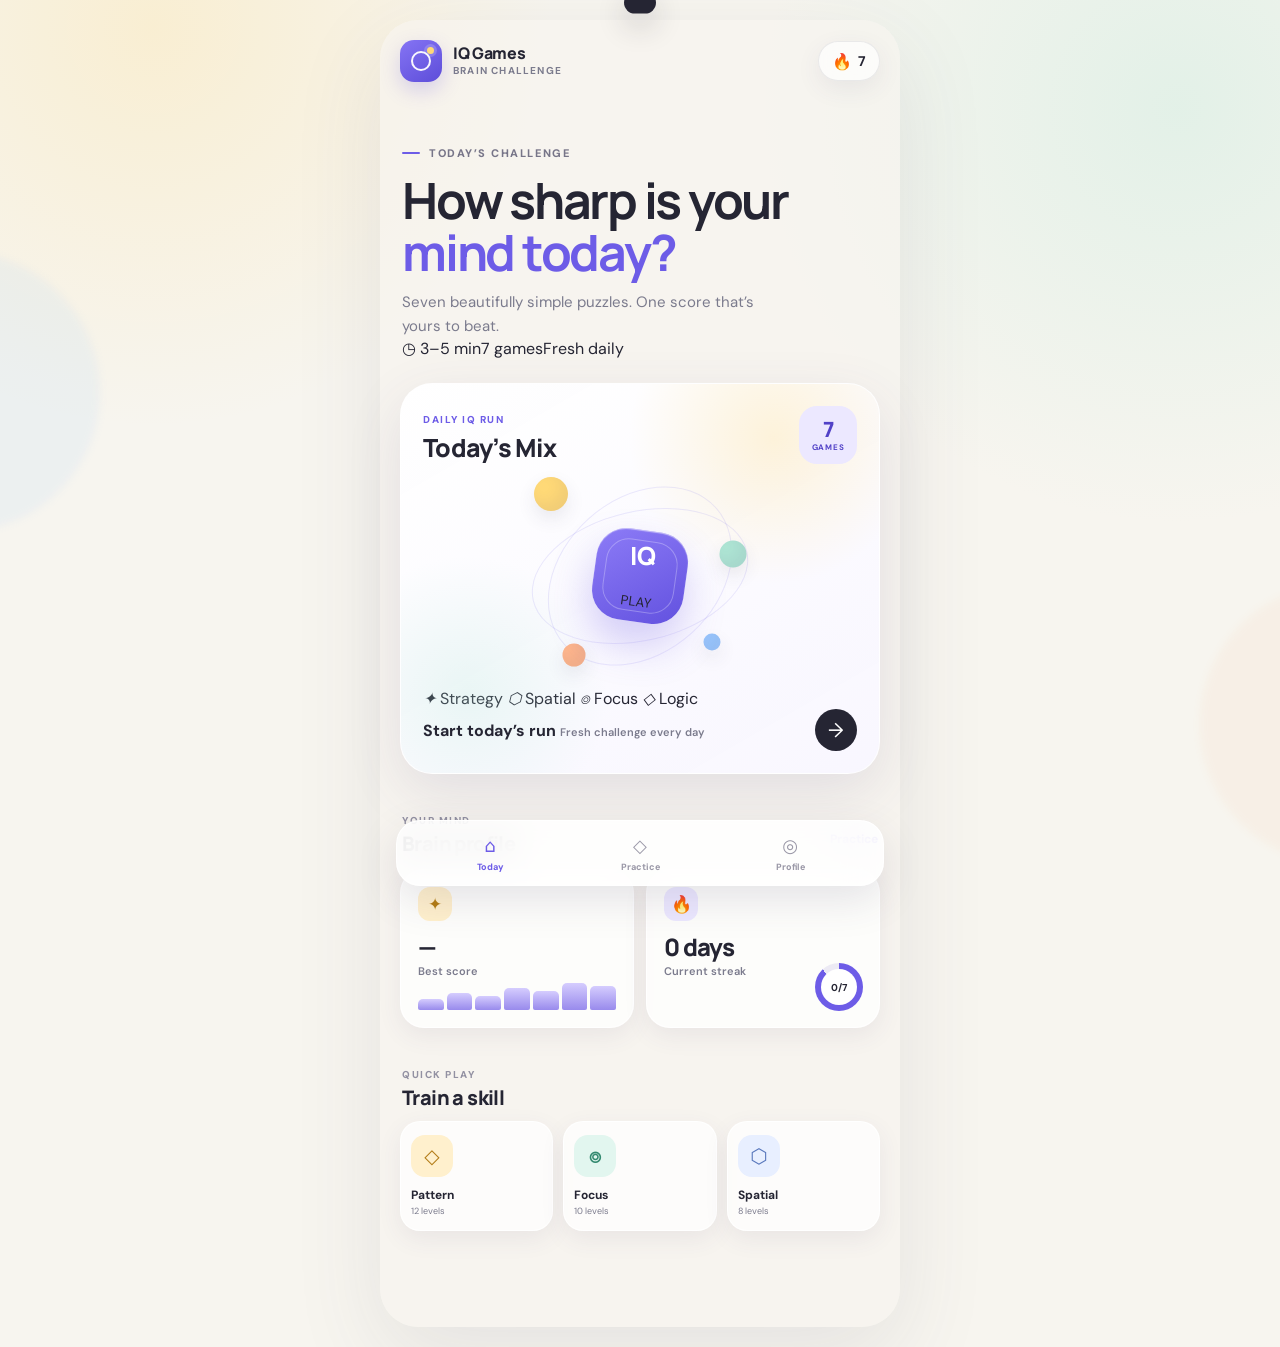
==== commit 4d2df71d: "Strengthen home screen hierarchy" ====
--- a/index.html
+++ b/index.html
@@ -39,6 +39,7 @@
         <div class="eyebrow"><span></span> Today’s challenge</div>
         <h1>How sharp is your<br><em>mind today?</em></h1>
         <p>Seven beautifully simple puzzles. One score that’s yours to beat.</p>
+        <div class="hero-meta"><span>◷ 3–5 min</span><span>7 games</span><span>Fresh daily</span></div>
       </div>
 
       <button class="daily-card" id="startRunButton">
@@ -57,14 +58,20 @@
           <div class="orb orb-two"></div>
           <div class="orb orb-three"></div>
           <div class="orb orb-four"></div>
-          <div class="center-gem"><span>IQ</span></div>
-        </div>
-
+          <div class="center-gem"><span>IQ</span><small>PLAY</small></div>
+        </div>
+
+        <div class="daily-mix">
+          <span><i class="mix-dot strategy">✦</i> Strategy</span>
+          <span><i class="mix-dot spatial">⬡</i> Spatial</span>
+          <span><i class="mix-dot focus">⌾</i> Focus</span>
+          <span><i class="mix-dot logic">◇</i> Logic</span>
+        </div>
         <div class="daily-card-bottom">
-          <div class="mini-avatars" aria-hidden="true">
-            <span>◆</span><span>●</span><span>▲</span>
-          </div>
-          <span class="community-copy" id="dailyStatusText">Fresh challenge every day</span>
+          <div class="daily-cta-copy">
+            <strong id="dailyCtaText">Start today’s run</strong>
+            <span class="community-copy" id="dailyStatusText">Fresh challenge every day</span>
+          </div>
           <span class="arrow-button" aria-hidden="true">→</span>
         </div>
       </button>
@@ -206,7 +213,7 @@
 
       <div class="insight-card">
         <span class="insight-spark">✦</span>
-        <div><small>TODAY’S INSIGHT</small><strong id="insightTitle">Your pattern sense stood out.</strong><p id="insightText">Keep training the skill with the most room to grow.</p></div>
+        <div><small>TODAY’S INSIGHT</small><strong id="insightTitle">Your pattern sense stood out.</strong><p id="insightText">Keep training the skill with the most room to grow.</p><button id="insightPracticeButton" data-skill="Mixed">Train next →</button></div>
       </div>
 
       <div class="result-actions">
--- a/styles.css
+++ b/styles.css
@@ -253,3 +253,140 @@
 .practice-orbs i{position:absolute;border-radius:50%;box-shadow:inset -4px -4px 8px rgba(70,58,100,.08)}.practice-orbs i:nth-child(1){width:43px;height:43px;right:32px;top:27px;background:var(--yellow)}.practice-orbs i:nth-child(2){width:25px;height:25px;right:89px;top:69px;background:var(--mint)}.practice-orbs i:nth-child(3){width:18px;height:18px;right:36px;top:89px;background:var(--peach)}
 .practice-grid{display:grid;grid-template-columns:1fr 1fr;gap:11px;margin-top:14px}.practice-category{min-height:142px;border-radius:23px;border:1px solid rgba(255,255,255,.94);background:rgba(255,255,255,.74);box-shadow:var(--soft-shadow);padding:15px;text-align:left;cursor:pointer;position:relative;transition:transform .2s ease,box-shadow .2s ease}.practice-category:hover{transform:translateY(-2px);box-shadow:0 11px 26px rgba(65,57,88,.1)}.practice-category.wide{grid-column:1/-1;min-height:96px;display:flex;align-items:center;gap:13px}.practice-category div{display:flex;flex-direction:column;margin-top:13px}.practice-category.wide div{margin-top:0}.practice-category strong{font:800 14px "Manrope"}.practice-category small{font-size:9px;color:var(--muted);margin-top:4px}.practice-category em{position:absolute;right:13px;bottom:12px;font-style:normal;color:#aaa6b4}.practice-category.wide em{top:50%;bottom:auto;transform:translateY(-50%)}
 .practice-icon{width:43px;height:43px;border-radius:14px;display:grid;place-items:center;font-size:20px;font-weight:800}.practice-icon.pattern{background:#fff0cd;color:#ad7817}.practice-icon.logic{background:#e5f6f0;color:#31856c}.practice-icon.spatial{background:#e8efff;color:#5776b7}.practice-icon.focus{background:#fff0e8;color:#b97351}.practice-icon.strategy{background:var(--violet-soft);color:var(--violet)}
+
+.insight-card{margin-top:12px;border-radius:24px;background:linear-gradient(145deg,rgba(255,255,255,.9),rgba(246,243,255,.82));border:1px solid white;box-shadow:var(--soft-shadow);padding:16px;display:flex;gap:12px;align-items:flex-start}
+.insight-spark{width:43px;height:43px;flex:0 0 43px;border-radius:14px;background:var(--violet-soft);color:var(--violet);display:grid;place-items:center;font-size:18px}
+.insight-card div{display:flex;flex-direction:column}.insight-card small{font-size:8px;font-weight:900;letter-spacing:.13em;color:#9894a2}.insight-card strong{font:800 13px/1.3 "Manrope";margin-top:5px}.insight-card p{font-size:10px;line-height:1.4;color:var(--muted);margin:4px 0 0}
+
+.insight-card button{align-self:flex-start;margin-top:8px;padding:0;border:0;background:transparent;color:var(--violet);font-size:9px;font-weight:900;cursor:pointer}
+.insight-card button:hover{text-decoration:underline;text-underline-offset:3px}
+
+
+/* Flagship puzzle polish */
+#puzzleStage[data-type="onemove"],
+#puzzleStage[data-type="balance"],
+#puzzleStage[data-type="fold"],
+#puzzleStage[data-type="path"]{
+  border-color:rgba(255,255,255,.98);
+  box-shadow:0 22px 62px rgba(77,68,120,.11), inset 0 1px 0 rgba(255,255,255,.95);
+}
+.gem-tower{
+  overflow:visible;
+  border-color:rgba(75,67,98,.075);
+}
+.tower-pedestal{
+  position:absolute;left:16%;right:16%;bottom:8px;height:8px;border-radius:50%;
+  background:radial-gradient(ellipse,rgba(63,56,83,.14),rgba(63,56,83,0) 70%);
+  transform:translateY(19px);pointer-events:none
+}
+.gem-stack{position:relative;z-index:2}
+.gem::after{
+  content:"";display:block;width:55%;height:25%;margin:3px auto 0;border-radius:50%;
+  background:rgba(255,255,255,.22);filter:blur(.5px)
+}
+.gem-tower.selected-source .gem:last-child{
+  transform:translateY(-5px);filter:drop-shadow(0 9px 8px rgba(96,78,170,.18))
+}
+.move-goal{
+  padding-top:8px;font-size:8px;color:#918b99
+}
+.move-goal::before{
+  content:"BALANCE THE STACKS";display:block;margin-bottom:4px;color:#5d5867;font-size:9px;letter-spacing:.13em
+}
+.interaction-solved .gem-tower{
+  animation:towerSettle .45s cubic-bezier(.2,.9,.2,1)
+}
+@keyframes towerSettle{0%{transform:translateY(0)}45%{transform:translateY(-5px)}100%{transform:translateY(0)}}
+
+.balance-board{gap:24px}
+.balance-dropzone{position:relative}
+.drop-halo{
+  position:absolute;left:50%;bottom:-18px;transform:translateX(-50%);
+  font-size:6px;font-weight:900;letter-spacing:.14em;color:#a19baa;opacity:.7
+}
+.balance-dropzone::before{
+  content:"";position:absolute;left:50%;bottom:-4px;width:48px;height:28px;transform:translateX(-50%);
+  border:1px dashed rgba(109,92,231,.24);border-radius:14px;pointer-events:none
+}
+.balance-dropzone.drag-over::before{border-color:rgba(109,92,231,.65);background:rgba(109,92,231,.06)}
+.balance-piece .shape{transition:transform .18s ease}
+.balance-piece:hover .shape{transform:scale(1.08) rotate(var(--rotation,0deg))}
+.interactive-scale.balanced .pivot{color:var(--success);filter:drop-shadow(0 4px 5px rgba(44,167,124,.18))}
+.interactive-scale.unbalanced{animation:scaleNudge .32s ease}
+@keyframes scaleNudge{0%,100%{transform:translateX(0)}30%{transform:translateX(-3px)}70%{transform:translateX(3px)}}
+
+.paper-stage{touch-action:manipulation}
+.paper-stage::after{
+  content:"";position:absolute;inset:-8px;border-radius:28px;border:1px solid rgba(109,92,231,0);
+  transition:border-color .2s ease,background .2s ease;pointer-events:none
+}
+.paper-stage:hover::after{border-color:rgba(109,92,231,.13);background:rgba(109,92,231,.018)}
+.fold-corner-cue{
+  position:absolute;z-index:7;right:-10px;top:-10px;width:28px;height:28px;border-radius:50%;
+  background:white;box-shadow:0 7px 15px rgba(64,56,88,.1);display:grid;place-items:center;
+  color:var(--violet);font-size:13px;animation:cornerCue 1.8s ease-in-out infinite
+}
+.paper-stage[data-phase="1"] .fold-corner-cue{transform:rotate(90deg)}
+.paper-stage[data-phase="2"] .fold-corner-cue,.paper-stage[data-phase="3"] .fold-corner-cue{opacity:0}
+@keyframes cornerCue{0%,100%{translate:0 0}50%{translate:-3px 3px}}
+.paper-stage[data-phase="3"]{filter:drop-shadow(0 18px 25px rgba(109,92,231,.12))}
+
+.path-map{overflow:visible}
+.path-route .path-visible{filter:drop-shadow(0 4px 4px rgba(70,63,92,.06))}
+.path-route::selection{background:transparent}
+.path-route.route-correct .path-visible{
+  filter:drop-shadow(0 0 8px rgba(44,167,124,.42));
+  animation:pathPulse .55s ease
+}
+.path-route.route-wrong .path-visible{stroke-dasharray:8 7}
+@keyframes pathPulse{0%{stroke-width:8}45%{stroke-width:14}100%{stroke-width:12}}
+
+
+/* Flow transitions */
+#puzzleStage.puzzle-enter{animation:puzzleEnter .5s cubic-bezier(.18,.85,.25,1)}
+#puzzleStage.puzzle-leaving{animation:puzzleLeave .22s ease forwards}
+@keyframes puzzleEnter{
+  0%{opacity:.15;transform:translateY(14px) scale(.975);filter:blur(2px)}
+  65%{opacity:1;transform:translateY(-2px) scale(1.005);filter:blur(0)}
+  100%{opacity:1;transform:translateY(0) scale(1)}
+}
+@keyframes puzzleLeave{
+  to{opacity:0;transform:translateY(-8px) scale(.985)}
+}
+.success-burst{position:absolute;z-index:8;left:50%;top:50%;width:1px;height:1px;pointer-events:none}
+.success-burst i{
+  --angle:calc(var(--i) * 45deg);
+  position:absolute;width:8px;height:8px;border-radius:3px;background:var(--violet);
+  animation:successParticle .75s cubic-bezier(.15,.7,.2,1) forwards
+}
+.success-burst i:nth-child(2n){background:var(--yellow);border-radius:50%}
+.success-burst i:nth-child(3n){background:var(--mint)}
+@keyframes successParticle{
+  0%{opacity:0;transform:rotate(var(--angle)) translateX(15px) scale(.4)}
+  20%{opacity:1}
+  100%{opacity:0;transform:rotate(var(--angle)) translateX(112px) scale(1)}
+}
+.stage-wrong{animation:gentleMiss .28s ease}
+@keyframes gentleMiss{0%,100%{transform:translateX(0)}35%{transform:translateX(-3px)}70%{transform:translateX(3px)}}
+.result-reveal .score-core{animation:scoreReveal .7s cubic-bezier(.16,.85,.2,1)}
+.result-reveal .rank-banner{animation:resultRise .55s .15s both}
+.result-reveal .ability-card{animation:resultRise .55s .25s both}
+.result-reveal .insight-card{animation:resultRise .55s .35s both}
+.result-reveal .result-actions{animation:resultRise .55s .43s both}
+@keyframes scoreReveal{
+  0%{opacity:0;transform:rotate(4deg) scale(.72)}
+  60%{opacity:1;transform:rotate(1deg) scale(1.035)}
+  100%{transform:rotate(4deg) scale(1)}
+}
+@keyframes resultRise{
+  from{opacity:0;transform:translateY(12px)}
+  to{opacity:1;transform:translateY(0)}
+}
+.feedback-card.show{animation:feedbackSettle .38s cubic-bezier(.18,.86,.2,1)}
+@keyframes feedbackSettle{
+  0%{opacity:.4}
+  100%{opacity:1}
+}
+@media(prefers-reduced-motion:reduce){
+  .success-burst{display:none}
+}
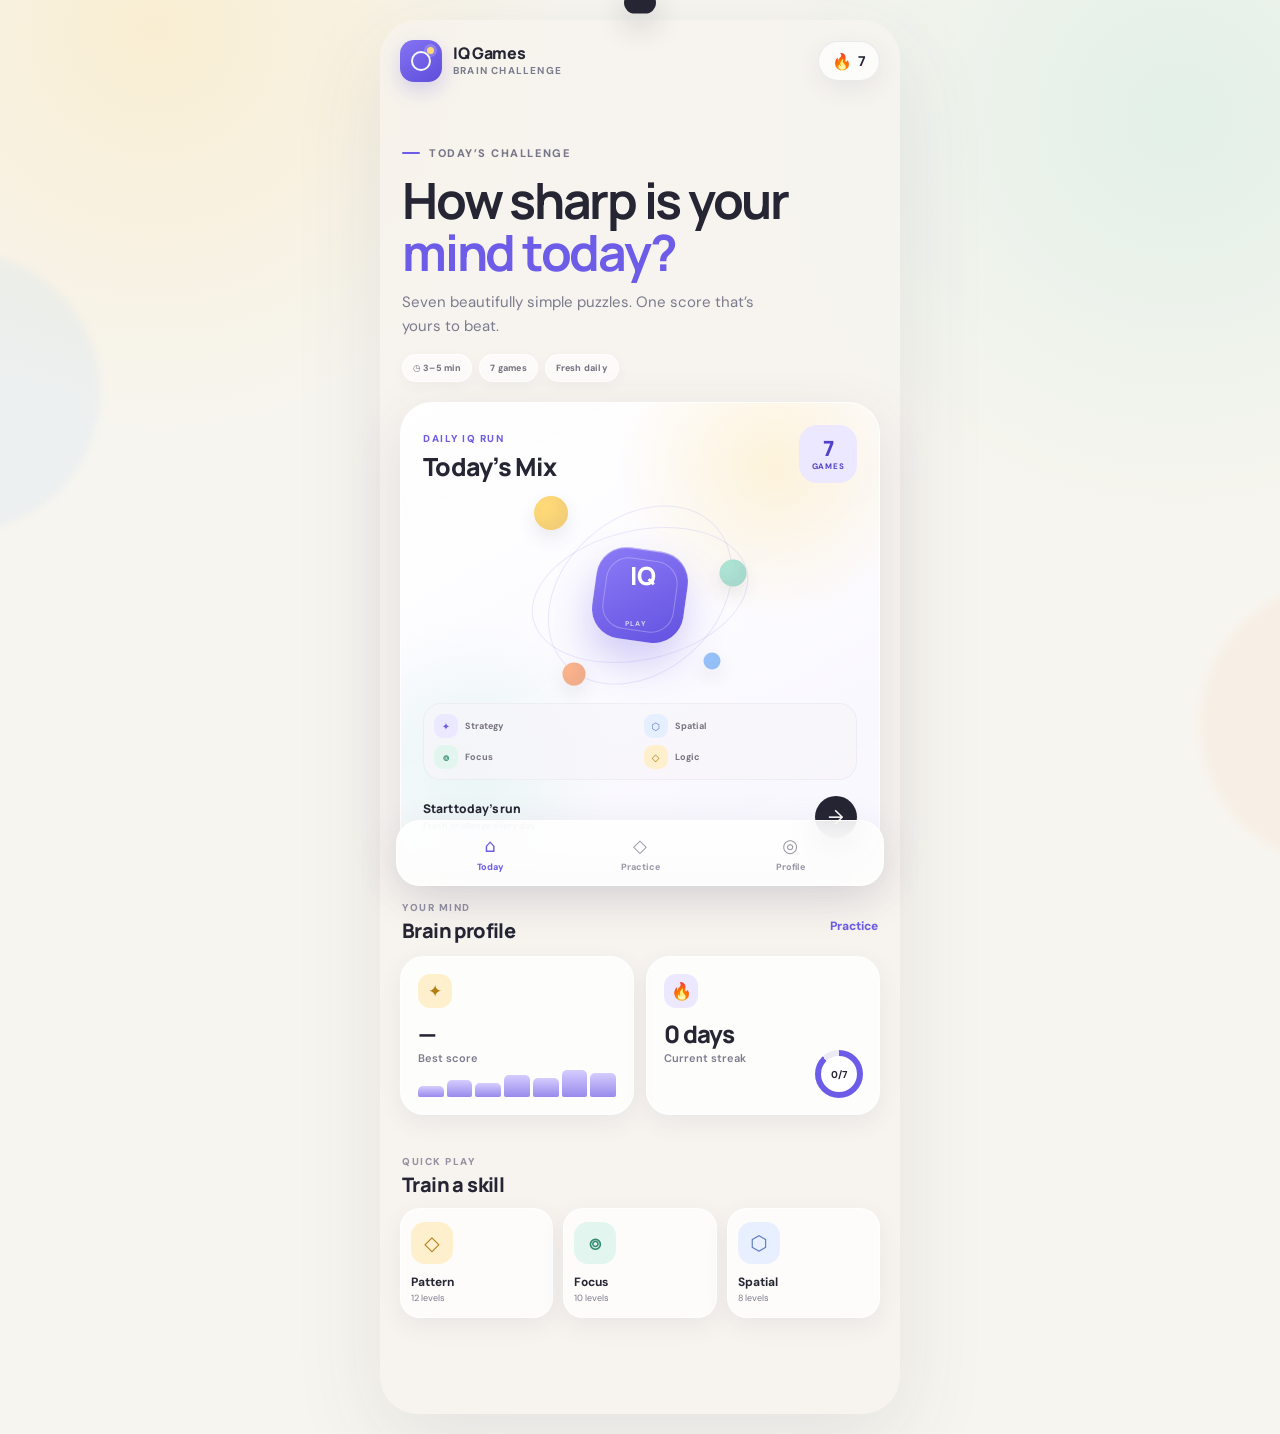
==== commit d5cb38e3: "Add daily completion reward card" ====
--- a/index.html
+++ b/index.html
@@ -216,6 +216,16 @@
         <div><small>TODAY’S INSIGHT</small><strong id="insightTitle">Your pattern sense stood out.</strong><p id="insightText">Keep training the skill with the most room to grow.</p><button id="insightPracticeButton" data-skill="Mixed">Train next →</button></div>
       </div>
 
+      <div class="run-reward-card" id="runRewardCard">
+        <div class="reward-gem" aria-hidden="true"><span>✦</span></div>
+        <div class="reward-copy">
+          <small id="runRewardKicker">DAILY REWARD</small>
+          <strong id="runRewardTitle">Daily crystal earned</strong>
+          <p id="runRewardText">+100 XP · Come back tomorrow for a fresh run.</p>
+          <div class="streak-week" id="streakWeek" aria-label="Seven day streak progress"></div>
+        </div>
+      </div>
+
       <div class="result-actions">
         <button class="primary-button" id="shareButton">Share my score <span>↗</span></button>
         <button class="secondary-button" id="homeButton">Back home</button>
--- a/styles.css
+++ b/styles.css
@@ -390,3 +390,52 @@
 @media(prefers-reduced-motion:reduce){
   .success-burst{display:none}
 }
+
+
+/* Home hierarchy polish */
+.hero{padding-bottom:20px}
+.hero-meta{display:flex;gap:7px;flex-wrap:wrap;margin-top:16px}
+.hero-meta span{
+  padding:7px 10px;border-radius:999px;background:rgba(255,255,255,.62);
+  border:1px solid rgba(255,255,255,.9);box-shadow:0 4px 13px rgba(64,57,88,.04);
+  color:#777281;font-size:9px;font-weight:800;letter-spacing:.02em
+}
+.daily-card{min-height:390px}
+.center-gem{flex-direction:column;gap:4px}
+.center-gem small{
+  color:rgba(255,255,255,.72);font:800 7px/1 "DM Sans";letter-spacing:.17em;
+  transform:rotate(-8deg)
+}
+.daily-mix{
+  position:relative;z-index:2;display:grid;grid-template-columns:1fr 1fr;
+  gap:7px;margin:-4px 0 16px;padding:10px;border-radius:18px;
+  background:rgba(247,245,250,.7);border:1px solid rgba(89,80,115,.05)
+}
+.daily-mix>span{display:flex;align-items:center;gap:7px;color:#777281;font-size:9px;font-weight:700}
+.mix-dot{width:24px;height:24px;border-radius:9px;display:grid;place-items:center;font-style:normal;font-size:10px}
+.mix-dot.strategy{background:#ece8ff;color:#6d5ce7}
+.mix-dot.spatial{background:#e6efff;color:#5578bd}
+.mix-dot.focus{background:#e2f6ef;color:#348a70}
+.mix-dot.logic{background:#fff0cd;color:#a87518}
+.daily-card-bottom{align-items:center}
+.daily-cta-copy{display:flex;flex-direction:column;gap:3px;flex:1}
+.daily-cta-copy strong{font:800 12px/1.2 "Manrope";letter-spacing:-.01em}
+.daily-cta-copy .community-copy{font-size:9px}
+.daily-card.completed .daily-cta-copy strong{color:var(--success)}
+.daily-card.completed .center-gem::before{
+  content:"✓";position:absolute;right:-6px;top:-7px;width:27px;height:27px;border-radius:50%;
+  background:#e3f6ef;color:var(--success);display:grid;place-items:center;font:900 12px "DM Sans";
+  border:3px solid white;box-shadow:0 5px 12px rgba(44,167,124,.12)
+}
+@media(max-width:390px){
+  .daily-card{min-height:374px}
+  .daily-mix{gap:6px;padding:9px}
+}
+
+
+/* Difficulty arc */
+#puzzleStage[data-difficulty="WARM-UP"] .stage-chip{background:#e9f7f1;color:#2f876c}
+#puzzleStage[data-difficulty="STEADY"] .stage-chip{background:#f1eefc;color:#7164c8}
+#puzzleStage[data-difficulty="STRETCH"] .stage-chip{background:#fff0df;color:#b16d43}
+#puzzleStage[data-difficulty="FINAL"] .stage-chip{background:#fff0c8;color:#a77312}
+.progress-meta span:last-child{max-width:62%;overflow:hidden;text-overflow:ellipsis;white-space:nowrap;text-align:right}
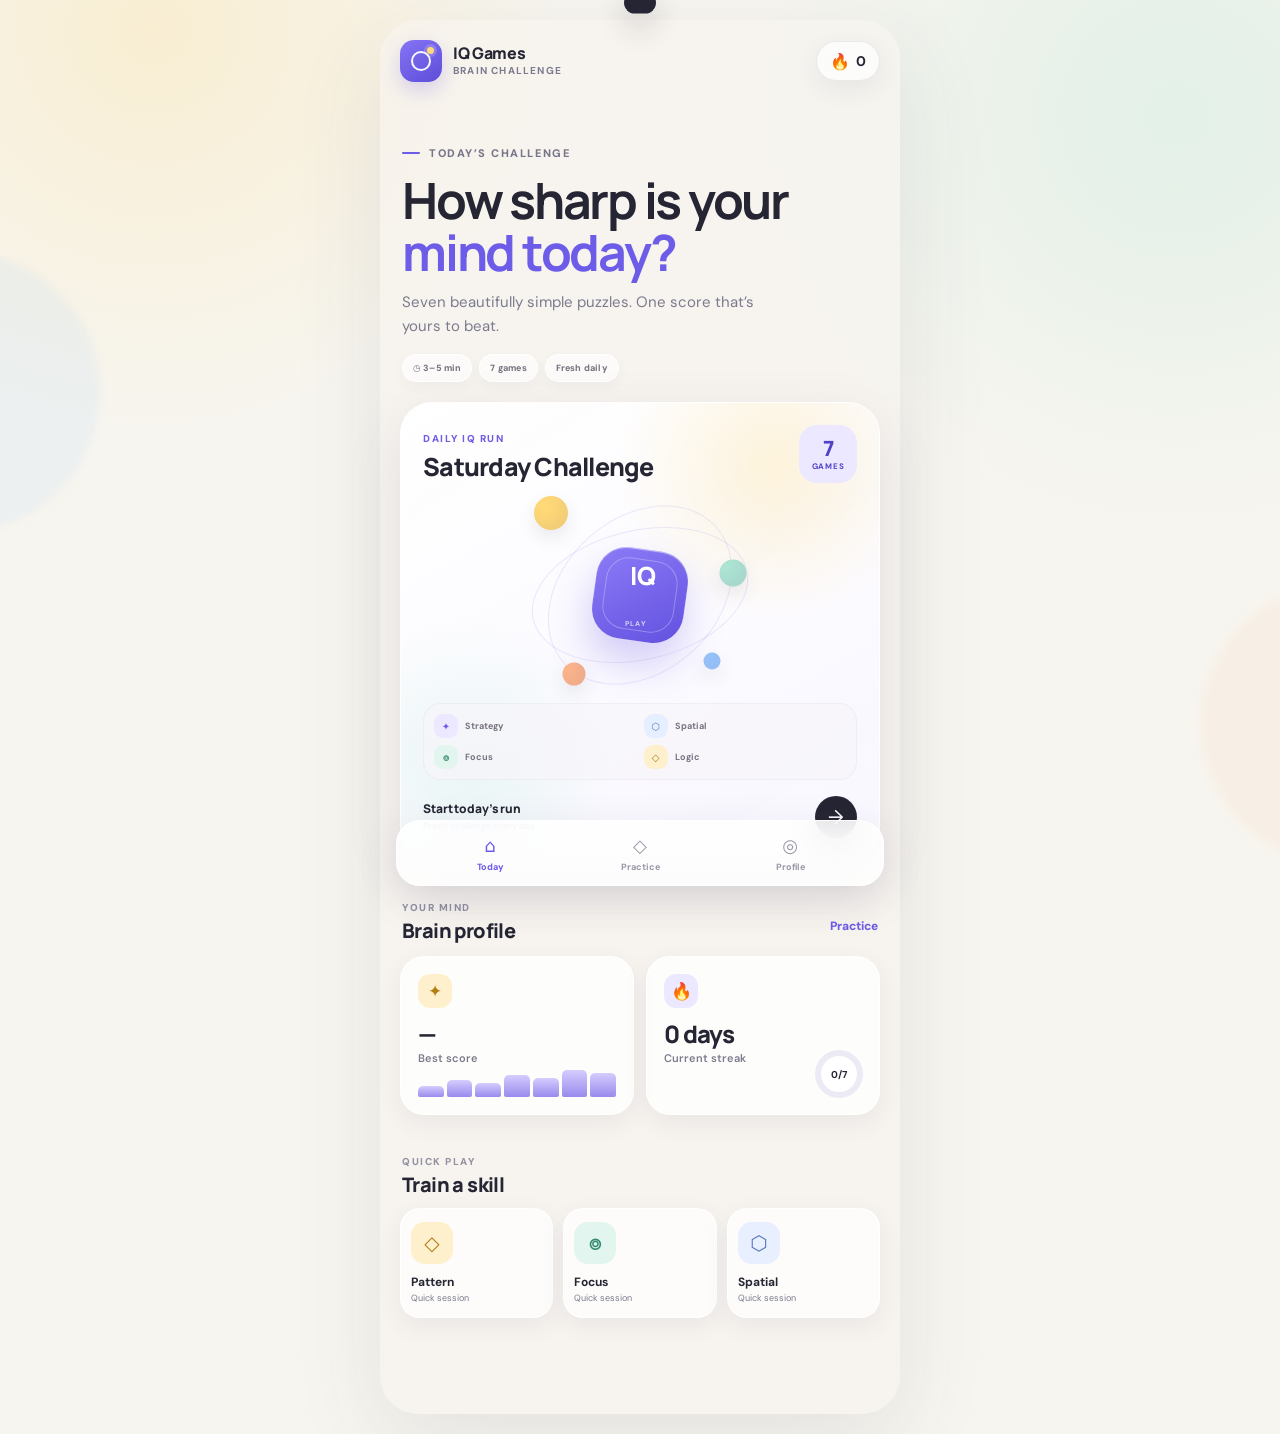
==== commit 56625b52: "Remove misleading placeholder stats" ====
--- a/index.html
+++ b/index.html
@@ -9,6 +9,7 @@
   <link rel="preconnect" href="https://fonts.googleapis.com">
   <link rel="preconnect" href="https://fonts.gstatic.com" crossorigin>
   <link href="https://fonts.googleapis.com/css2?family=DM+Sans:wght@400;500;600;700&family=Manrope:wght@600;700;800&display=swap" rel="stylesheet">
+  <link rel="icon" href="assets/app-icon.svg" type="image/svg+xml" />
   <link rel="stylesheet" href="styles.css" />
 </head>
 <body>
@@ -30,7 +31,7 @@
 
       <button class="streak-pill" aria-label="Current streak">
         <span aria-hidden="true">🔥</span>
-        <strong id="headerStreak">7</strong>
+        <strong id="headerStreak">0</strong>
       </button>
     </header>
 
@@ -115,15 +116,15 @@
         <div class="skill-row">
           <button class="skill-card" data-skill="Pattern">
             <span class="skill-art pattern-art">◇</span>
-            <span><strong>Pattern</strong><small>12 levels</small></span>
+            <span><strong>Pattern</strong><small>Quick session</small></span>
           </button>
           <button class="skill-card" data-skill="Focus">
             <span class="skill-art focus-art">⌾</span>
-            <span><strong>Focus</strong><small>10 levels</small></span>
+            <span><strong>Focus</strong><small>Quick session</small></span>
           </button>
           <button class="skill-card" data-skill="Spatial">
             <span class="skill-art spatial-art">⬡</span>
-            <span><strong>Spatial</strong><small>8 levels</small></span>
+            <span><strong>Spatial</strong><small>Quick session</small></span>
           </button>
         </div>
       </section>
@@ -182,7 +183,7 @@
         <div class="score-ring ring-two"></div>
         <div class="score-core">
           <small>BRAIN SCORE</small>
-          <strong id="finalScore">842</strong>
+          <strong id="finalScore">0</strong>
           <span id="scoreDelta">↑ strong run today</span>
         </div>
         <span class="score-star star-a">✦</span>
@@ -198,16 +199,16 @@
 
       <div class="ability-card">
         <div class="ability-row">
-          <span>Pattern</span><div><i id="patternBar"></i></div><strong id="patternScore">92</strong>
+          <span>Pattern</span><div><i id="patternBar"></i></div><strong id="patternScore">—</strong>
         </div>
         <div class="ability-row">
-          <span>Logic</span><div><i id="logicBar"></i></div><strong id="logicScore">84</strong>
+          <span>Logic</span><div><i id="logicBar"></i></div><strong id="logicScore">—</strong>
         </div>
         <div class="ability-row">
-          <span>Focus</span><div><i id="focusBar"></i></div><strong id="focusScore">86</strong>
+          <span>Focus</span><div><i id="focusBar"></i></div><strong id="focusScore">—</strong>
         </div>
         <div class="ability-row">
-          <span>Speed</span><div><i id="speedBar"></i></div><strong id="speedScore">88</strong>
+          <span>Speed</span><div><i id="speedBar"></i></div><strong id="speedScore">—</strong>
         </div>
       </div>
 
--- a/styles.css
+++ b/styles.css
@@ -439,3 +439,33 @@
 #puzzleStage[data-difficulty="STRETCH"] .stage-chip{background:#fff0df;color:#b16d43}
 #puzzleStage[data-difficulty="FINAL"] .stage-chip{background:#fff0c8;color:#a77312}
 .progress-meta span:last-child{max-width:62%;overflow:hidden;text-overflow:ellipsis;white-space:nowrap;text-align:right}
+
+
+/* Daily completion reward */
+.run-reward-card{
+  margin-top:12px;border-radius:25px;padding:16px;display:flex;gap:13px;align-items:flex-start;
+  background:linear-gradient(145deg,rgba(255,255,255,.92),rgba(255,249,232,.85));
+  border:1px solid rgba(255,255,255,.98);box-shadow:var(--soft-shadow)
+}
+.reward-gem{
+  width:50px;height:50px;flex:0 0 50px;border-radius:17px;display:grid;place-items:center;
+  background:linear-gradient(145deg,#ffe79c,#ffd064);box-shadow:0 10px 20px rgba(186,135,34,.13);
+  transform:rotate(7deg)
+}
+.reward-gem span{transform:rotate(-7deg);color:#9f7016;font-size:21px}
+.reward-copy{display:flex;flex-direction:column;flex:1}
+.reward-copy small{font-size:8px;font-weight:900;letter-spacing:.14em;color:#a39376}
+.reward-copy strong{font:800 14px/1.25 "Manrope";margin-top:5px}
+.reward-copy p{font-size:9px;line-height:1.45;color:var(--muted);margin:4px 0 10px}
+.streak-week{display:grid;grid-template-columns:repeat(7,1fr);gap:5px}
+.streak-week span{
+  aspect-ratio:1;border-radius:8px;background:#eeebe5;color:#aaa5ae;display:grid;place-items:center;
+  font-size:7px;font-weight:900
+}
+.streak-week span.lit{background:#e5f6ef;color:#2f8b6e;animation:streakLight .4s cubic-bezier(.2,.9,.2,1)}
+@keyframes streakLight{from{transform:scale(.7);opacity:.4}to{transform:scale(1);opacity:1}}
+.run-reward-card.bonus{animation:rewardReveal .65s .25s both cubic-bezier(.16,.85,.2,1)}
+.run-reward-card.practice{background:linear-gradient(145deg,rgba(255,255,255,.92),rgba(242,239,255,.84))}
+.run-reward-card.practice .reward-gem{background:linear-gradient(145deg,#b9affb,#7a68e5);box-shadow:0 10px 20px rgba(94,76,190,.14)}
+.run-reward-card.practice .reward-gem span{color:white}
+@keyframes rewardReveal{from{opacity:0;transform:translateY(10px) scale(.98)}to{opacity:1;transform:translateY(0) scale(1)}}
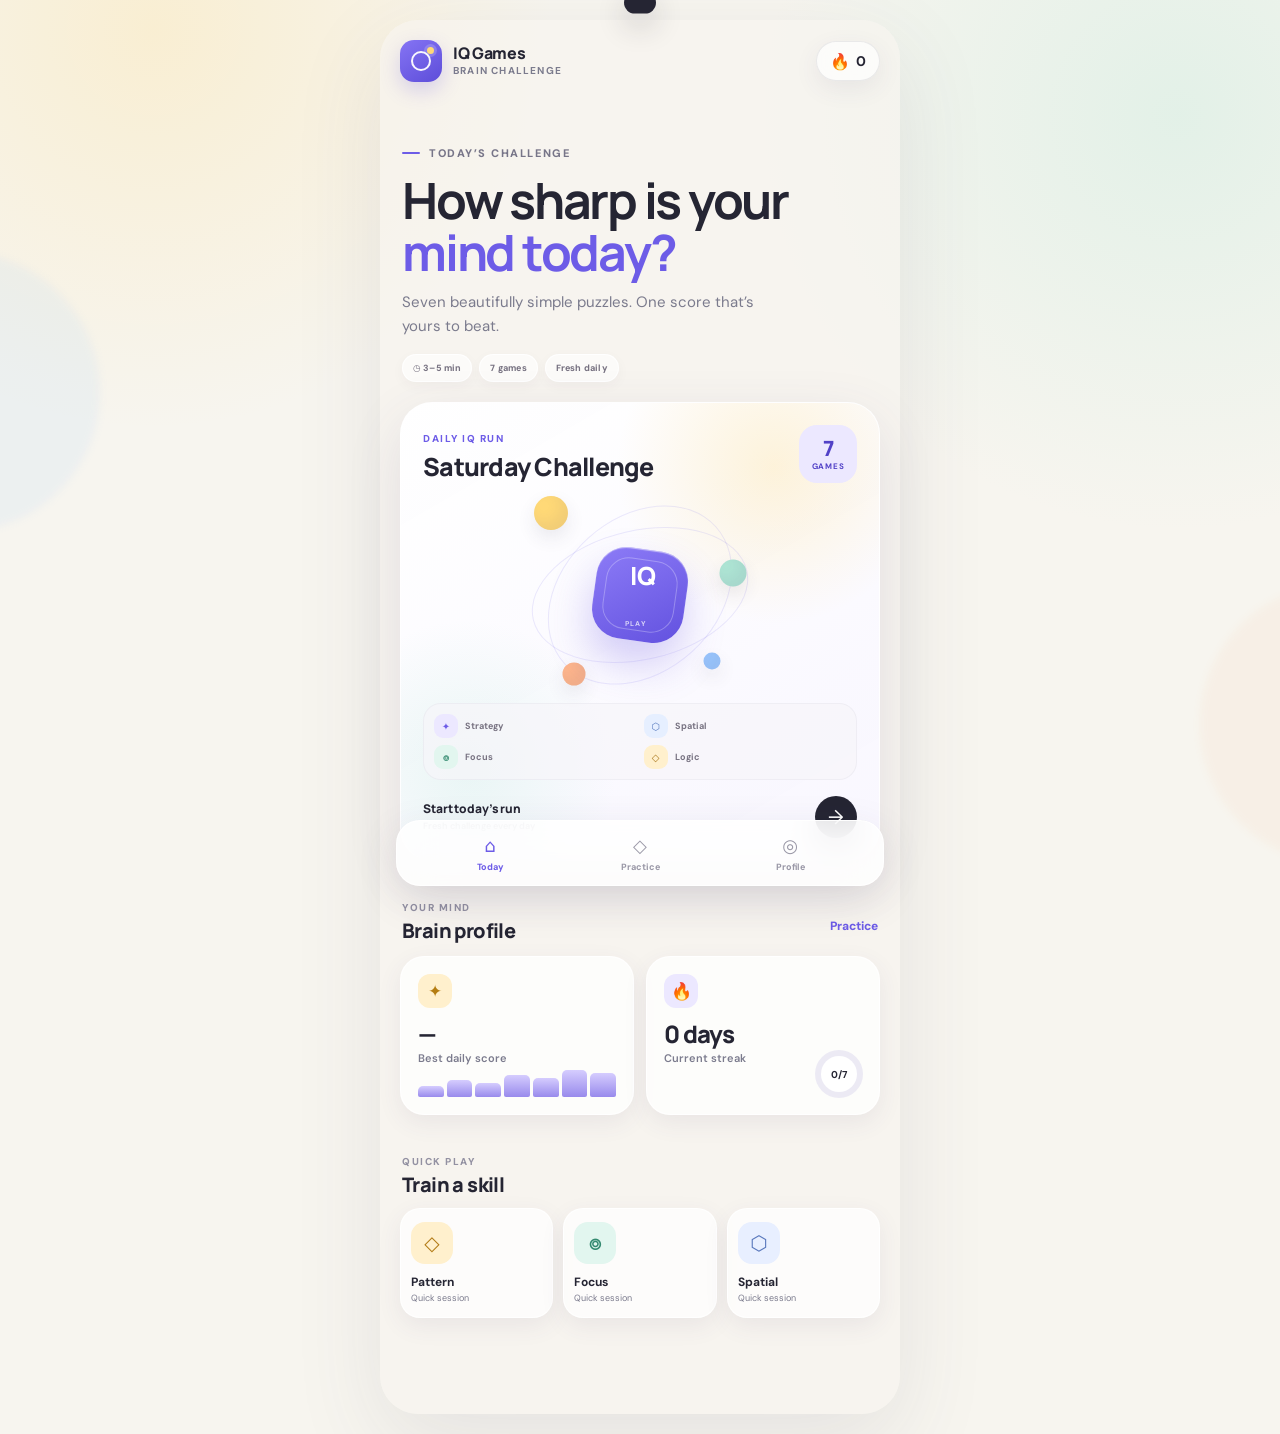
==== commit 49594fa2: "Bust repaired runtime assets and clarify daily score label" ====
--- a/index.html
+++ b/index.html
@@ -9,8 +9,8 @@
   <link rel="preconnect" href="https://fonts.googleapis.com">
   <link rel="preconnect" href="https://fonts.gstatic.com" crossorigin>
   <link href="https://fonts.googleapis.com/css2?family=DM+Sans:wght@400;500;600;700&family=Manrope:wght@600;700;800&display=swap" rel="stylesheet">
-  <link rel="icon" href="assets/app-icon.svg" type="image/svg+xml" />
-  <link rel="stylesheet" href="styles.css" />
+  <link rel="icon" href="assets/app-icon.svg?v=20260904-runtimefix1" type="image/svg+xml" />
+  <link rel="stylesheet" href="styles.css?v=20260904-runtimefix1" />
 </head>
 <body>
   <div class="ambient ambient-one"></div>
@@ -90,7 +90,7 @@
           <article class="stat-card score-card">
             <span class="stat-icon">✦</span>
             <strong id="homeBestScore">—</strong>
-            <span>Best score</span>
+            <span>Best daily score</span>
             <div class="spark-bars" aria-hidden="true">
               <i style="height:35%"></i><i style="height:52%"></i><i style="height:43%"></i>
               <i style="height:68%"></i><i style="height:60%"></i><i style="height:84%"></i><i style="height:76%"></i>
@@ -184,7 +184,7 @@
         <div class="score-core">
           <small>BRAIN SCORE</small>
           <strong id="finalScore">0</strong>
-          <span id="scoreDelta">↑ strong run today</span>
+          <span id="scoreDelta">Run summary</span>
         </div>
         <span class="score-star star-a">✦</span>
         <span class="score-star star-b">✦</span>
@@ -193,8 +193,8 @@
 
       <div class="rank-banner">
         <div class="rank-icon">♢</div>
-        <div><small>BRAIN RANK</small><strong id="rankText">Sharp</strong></div>
-        <span id="correctText">6 / 7 correct</span>
+        <div><small>BRAIN RANK</small><strong id="rankText">—</strong></div>
+        <span id="correctText">—</span>
       </div>
 
       <div class="ability-card">
@@ -221,8 +221,8 @@
         <div class="reward-gem" aria-hidden="true"><span>✦</span></div>
         <div class="reward-copy">
           <small id="runRewardKicker">DAILY REWARD</small>
-          <strong id="runRewardTitle">Daily crystal earned</strong>
-          <p id="runRewardText">+100 XP · Come back tomorrow for a fresh run.</p>
+          <strong id="runRewardTitle">Run reward</strong>
+          <p id="runRewardText">Calculated after your run.</p>
           <div class="streak-week" id="streakWeek" aria-label="Seven day streak progress"></div>
         </div>
       </div>
@@ -292,7 +292,7 @@
       </div>
 
       <div class="profile-stats">
-        <article><span class="profile-stat-icon">✦</span><strong id="profileBest">—</strong><small>Best score</small></article>
+        <article><span class="profile-stat-icon">✦</span><strong id="profileBest">—</strong><small>Best daily score</small></article>
         <article><span class="profile-stat-icon mint">🔥</span><strong id="profileStreak">0</strong><small>Day streak</small></article>
         <article><span class="profile-stat-icon blue">◎</span><strong id="profileAccuracy">—</strong><small>Accuracy</small></article>
         <article><span class="profile-stat-icon peach">↗</span><strong id="profileRuns">0</strong><small>Runs played</small></article>
@@ -320,6 +320,6 @@
   </main>
 
   <div class="toast" id="toast"></div>
-  <script src="app.js"></script>
+  <script src="app.js?v=20260904-runtimefix1"></script>
 </body>
 </html>
--- a/styles.css
+++ b/styles.css
@@ -469,3 +469,22 @@
 .run-reward-card.practice .reward-gem{background:linear-gradient(145deg,#b9affb,#7a68e5);box-shadow:0 10px 20px rgba(94,76,190,.14)}
 .run-reward-card.practice .reward-gem span{color:white}
 @keyframes rewardReveal{from{opacity:0;transform:translateY(10px) scale(.98)}to{opacity:1;transform:translateY(0) scale(1)}}
+
+/* Runtime QA fixes */
+.object-cluster-svg{
+  position:absolute;left:38px;top:42px;width:158px;height:158px;overflow:visible;
+  filter:drop-shadow(0 12px 12px rgba(77,67,101,.11))
+}
+.object-cluster-svg circle{stroke:rgba(255,255,255,.65);stroke-width:1.5}
+@media(max-width:390px){
+  .object-cluster-svg{left:24px;width:148px;height:148px}
+}
+
+/* Mobile interaction reliability */
+.daily-card,.gem-tower,.balance-piece,.paper-stage,.answer-button,.skill-card,.practice-feature,.practice-category,.nav-item,.text-button,.icon-button,.primary-button,.secondary-button{
+  touch-action:manipulation;
+  -webkit-tap-highlight-color:transparent;
+}
+.path-route{pointer-events:all;touch-action:manipulation}
+.path-hit{pointer-events:stroke;cursor:pointer}
+.path-visible{pointer-events:none}
